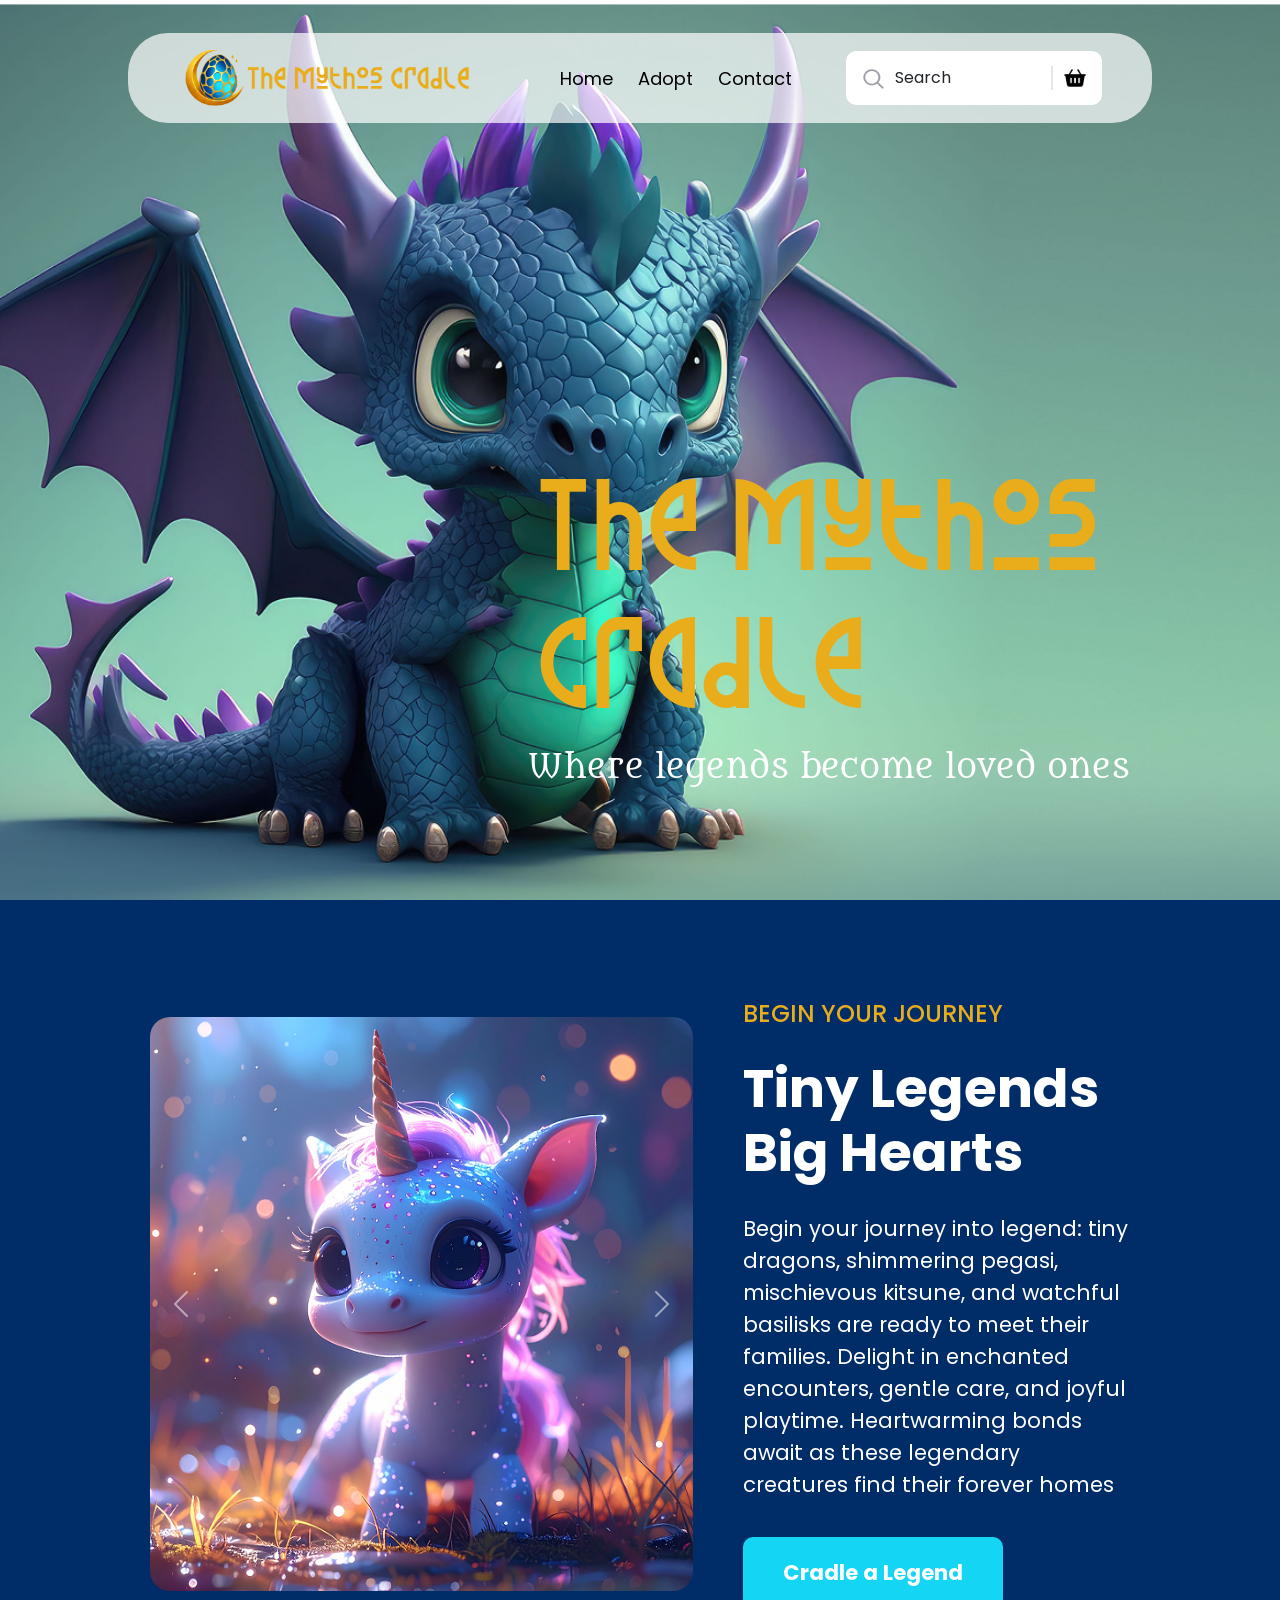
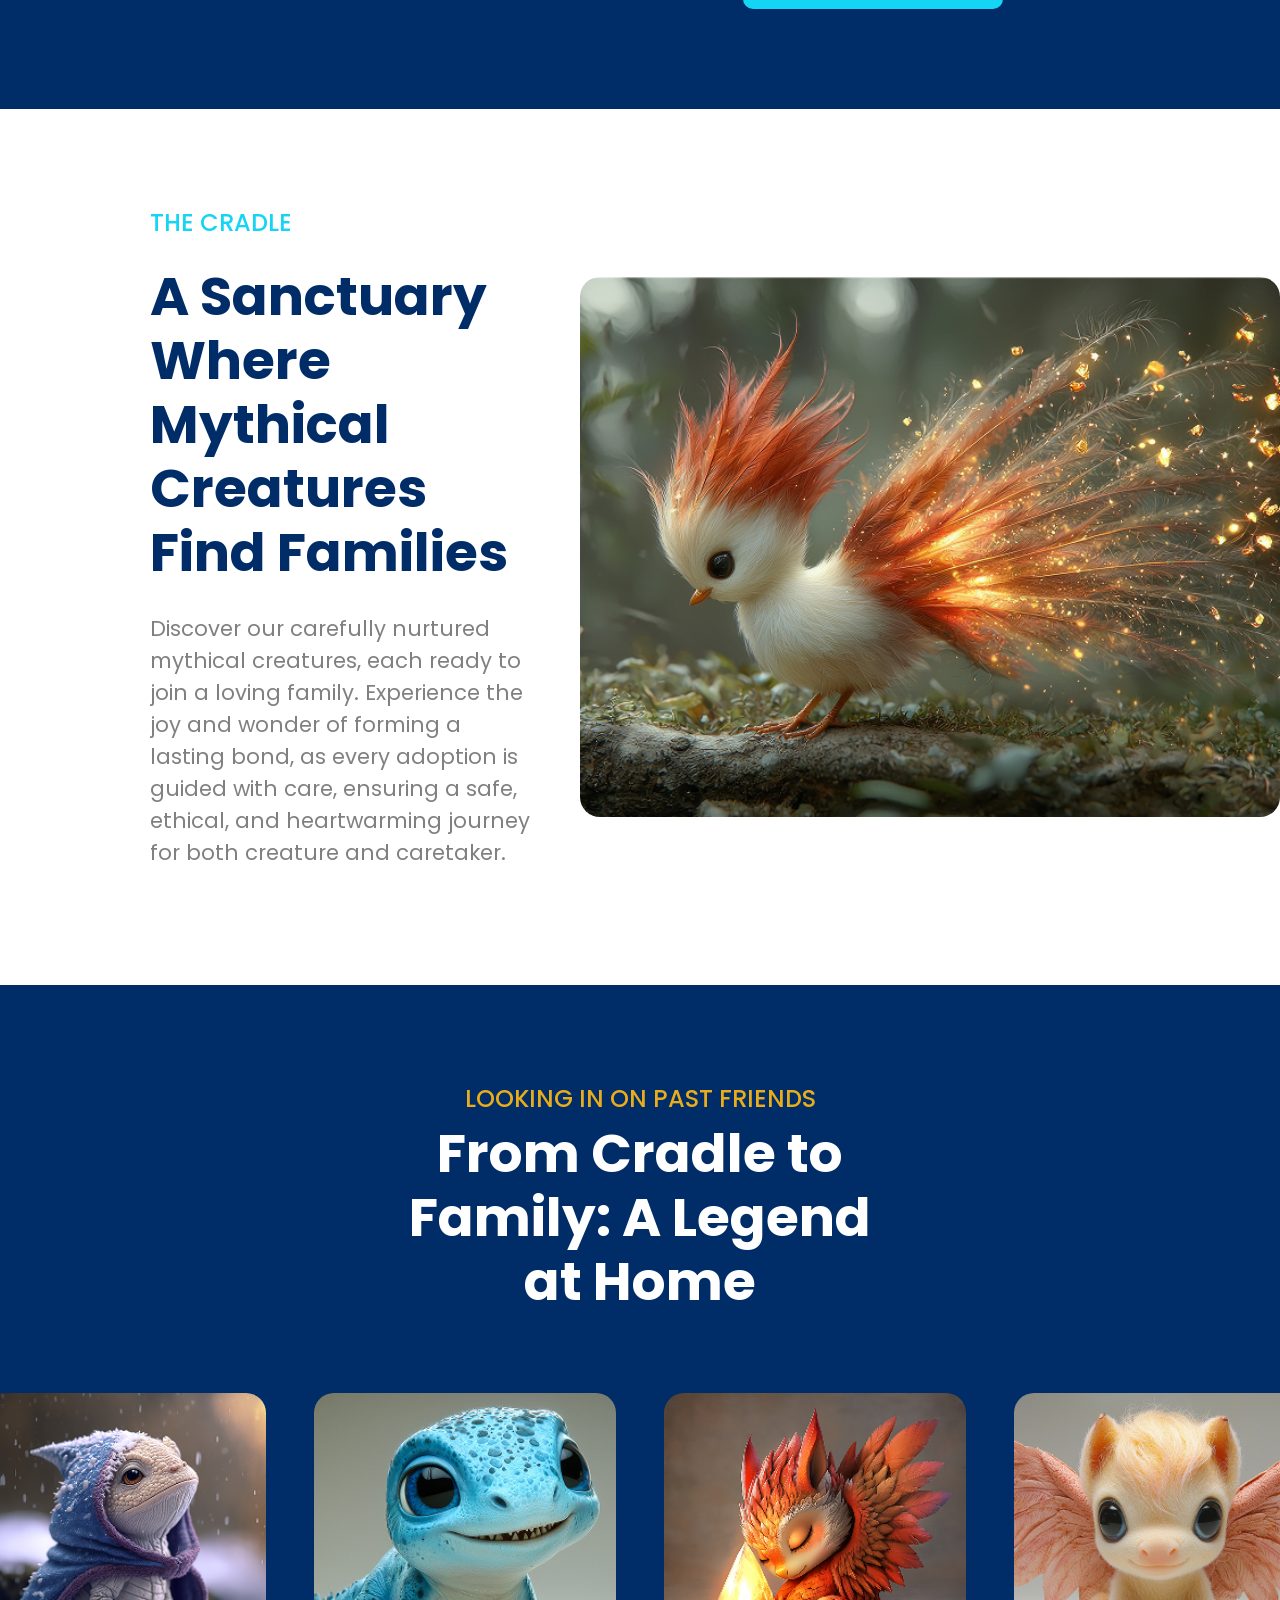
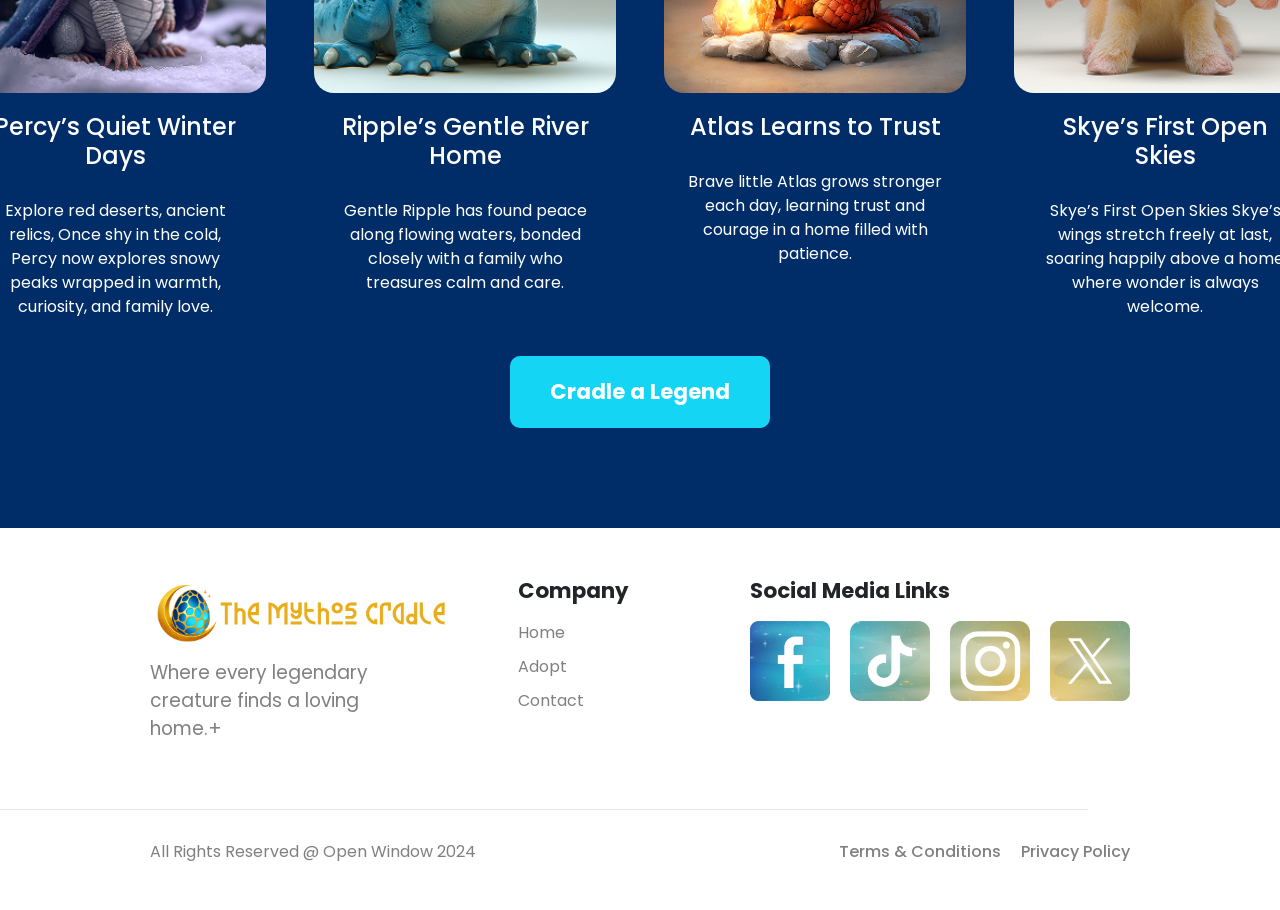
==== index.html @ c45fbe70 "Base website files and code added" ====
<!DOCTYPE html>
<html lang="en">
    <head>
        <meta charset="UTF-8">
        <meta name="viewport" content="width=device-width, initial-scale=1.0">
        <meta http-equiv="X-UA-Compatible" content="ie=edge">
        <meta name="keywords" content="HTML, CSS, JavaScript">
        <meta name="author" content="Kiara Addinall 262078">

        <link rel="preconnect" href="https://fonts.googleapis.com">
        <link rel="preconnect" href="https://fonts.gstatic.com" crossorigin>
        <link href="https://fonts.googleapis.com/css2?family=Bebas+Neue&family=Metamorphous&family=Poppins:ital,wght@0,100;0,200;0,300;0,400;0,500;0,600;0,700;0,800;0,900;1,100;1,200;1,300;1,400;1,500;1,600;1,700;1,800;1,900&display=swap" rel="stylesheet">

        <link href="https://cdn.jsdelivr.net/npm/bootstrap@5.3.8/dist/css/bootstrap.min.css" rel="stylesheet" integrity="sha384-sRIl4kxILFvY47J16cr9ZwB07vP4J8+LH7qKQnuqkuIAvNWLzeN8tE5YBujZqJLB" crossorigin="anonymous">

        <link rel="stylesheet" href="./css/main.css">

        <title>Mythos Cradle</title>

    </head>

    <body>

    <nav class="navbar">
        <div class="navContainer">
            
            <a href="index.html"><img src="/assets/Images/logo.png" alt="Mythos Cradle Logo " class="navLogo"></a>

            <ul class="navLinks">
                <li class="navItem">
                    <a class="nav-link active" aria-current="page" href="index.html">Home</a>
                </li>
                <li class="navItem">
                    <a class="nav-link" href="/pages/adopt.html">Adopt</a>
                </li>
                <li class="navItem">
                    <a class="nav-link" href="/pages/contact.html">Contact</a>
                 </li>
            </ul>

            <div class="searchBar">
                <img src="./assets/Images/searchIcon.png" alt="" class="icon" id="searchIcon">
                <p>Search</p>
                <img src="./assets/Images/basketIcon.png" alt="" class="icon" id="basketIcon">
            </div>

        </div>
    </nav>

    <section class="hero">
        <img src="./assets/Images/homeHeader.png" alt="" class="heroImage">

        <div class="heroText">
            <h1 class="heroHeading">
                The Mythos<br>
                Cradle
            </h1>
            <h3 class="heroSubHeading">Where legends become loved ones</h3>
        </div>
    </section>

    <section class="aboutSection">

        <div class="aboutImageContainer">
            <div id="carouselExampleFade" class="carousel slide carousel-fade">
        <div class="carousel-inner">
            <div class="carousel-item active">
            <img src="./assets/Images/imageSlider1.png" class="d-block w-100 aboutImage" alt="...">
            </div>
            <div class="carousel-item">
            <img src="./assets/Images/imageSlider1.png" class="d-block w-100 aboutImage" alt="...">
            </div>
            <div class="carousel-item">
            <img src="./assets/Images/imageSlider1.png" class="d-block w-100 aboutImage" alt="...">
            </div>
        </div>
        <button class="carousel-control-prev carousel-btn" type="button" data-bs-target="#carouselExampleFade" data-bs-slide="prev">
            <span class="carousel-control-prev-icon" aria-hidden="true"></span>
            <span class="visually-hidden">Previous</span>
        </button>
        <button class="carousel-control-next carousel-btn" type="button" data-bs-target="#carouselExampleFade" data-bs-slide="next">
            <span class="carousel-control-next-icon" aria-hidden="true"></span>
            <span class="visually-hidden">Next</span>
        </button>
        </div>
        <!-- <img src="./assets/Images/imageSlider1.png" alt="" class="aboutImage">
        <img src="./assets/Images/arrowIcon.png" alt="" id="leftArrow">
        <img src="./assets/Images/arrowIcon.png" alt="" id="rightArrow"> -->
    </div>
    <div class="aboutContent">
        <h3 class="aboutTag">BEGIN YOUR JOURNEY</h3>
        <h1 class="aboutHeading">Tiny Legends Big Hearts</h1>
        <p class="aboutText">Begin your journey into legend: tiny dragons, shimmering pegasi, mischievous kitsune, and watchful basilisks are ready to meet their families. Delight in enchanted encounters, gentle care, and joyful playtime. Heartwarming bonds await as these legendary creatures find their forever homes</p>
        <a href="./pages/adopt.html"><button>Cradle a Legend</button></a>
    </div>
    </section>

    <section class="aboutSection secondary">

    <div class="aboutContent">
        <h3 class="aboutTag secondary">THE CRADLE</h3>
        <h1 class="aboutHeading secondary">A Sanctuary Where Mythical Creatures Find Families</h1>
        <p class="aboutText secondary">Discover our carefully nurtured mythical creatures, each ready to join a loving family. Experience the joy and wonder of forming a lasting bond, as every adoption is guided with care, ensuring a safe, ethical, and heartwarming journey for both creature and caretaker.</p>
    </div>

    <div class="aboutImageContainer">
        <img src="./assets/Images/homeImg1.png" alt="" class="aboutImage secondary">
    </div>
    </section>

    <section class="success">
        <div class="successHeadings">
        <h3>LOOKING IN ON PAST FRIENDS</h3>
        <h1>From Cradle to Family: A Legend at Home</h1>
        </div>
        <div class="cards">
            <div class="card">
                <img src="./assets/Images/successImg1.png" alt="">
                <h2>Percy’s Quiet Winter Days</h2>
                <p>Explore red deserts, ancient relics, Once shy in the cold, Percy now explores snowy peaks wrapped in warmth, curiosity, and family love.</p>
            </div>
            <div class="card">
                <img src="./assets/Images/successImg2.png" alt="">
                <h2>Ripple’s Gentle River Home</h2>
                <p>Gentle Ripple has found peace along flowing waters, bonded closely with a family who treasures calm and care.</p>
            </div>
            <div class="card">
                <img src="./assets/Images/successImg3.png" alt="">
                <h2>Atlas Learns to Trust</h2>
                <p>Brave little Atlas grows stronger each day, learning trust and courage in a home filled with patience.</p>
            </div>
            <div class="card">
                <img src="./assets/Images/successImg4.png" alt="">
                <h2>Skye’s First Open Skies</h2>
                <p>Skye’s First Open Skies Skye’s wings stretch freely at last, soaring happily above a home where wonder is always welcome.</p>
            </div>
        </div>

        <a href="./pages/adopt.html"><button>Cradle a Legend</button></a>
    </section>

    <footer>
        <div class="footerContainer">
            <div class="footer-col-1">
                <img src="./assets/Images/logo.png" alt="">
                <p>Where every legendary creature finds a loving home.+</p>
            </div>
            <div class="footer-col-2">
                <h3>Company</h3>
                <a href="index.html">Home</a>
                <a href="/pages/adopt.html">Adopt</a>
                <a href="/pages/contact.html">Contact</a>
            </div>
            <div class="footer-col-3">
                <h3>Social Media Links</h3>
                <div class="smIcons">
                    <img src="./assets/Images/sm1.png" alt="">
                    <img src="./assets/Images/sm2.png" alt="">
                    <img src="./assets/Images/sm3.png" alt="">
                    <img src="./assets/Images/sm4.png" alt="">
                </div>
            </div>
        </div>

        <div class="footerLine"></div>

        <div class="footerBottom">
            <div class="footerBottomL">
                <p>All Rights Reserved @ Open Window 2024</p>
            </div>
            <div class="footerBottomR">
                <p>Terms & Conditions</p>
                <p>Privacy Policy</p>
            </div>
        </div>
    </footer>

        <script src="https://cdn.jsdelivr.net/npm/bootstrap@5.3.8/dist/js/bootstrap.bundle.min.js" integrity="sha384-FKyoEForCGlyvwx9Hj09JcYn3nv7wiPVlz7YYwJrWVcXK/BmnVDxM+D2scQbITxI" crossorigin="anonymous"></script>
    </body>
</html>
---- css/main.css ----
/* Colours: #002d68 #e9ad1c #15d5f5 #000000 #ffffff */

:root {
  --dark-blue: #002d68;
  --gold: #e9ad1c;
  --light-blue: #15d5f5;
  --black: #000000;
  --white: #ffffff;
}


/* Mythology of Egypt
page headings - 96 pt */

/* Metamorphous
Heading - 40pt
Tagline - 24pt */

/* Poppins
Headings - Bold 40pt
Sub Heading - Semi-bold 18pt
Paragraphs - Regular 16pt */

@font-face {
    font-family: "egyptian";
    src: url("../assets/fonts/Mythology\ Of\ Egypt.otf") format("truetype");
}

button {
    background-color: var(--light-blue);
    color: var(--white);
    border-radius: 10px;
    padding: 20px 40px;
    font-family: "Poppins", sans-serif;
    font-weight: bold;
    font-size: 16pt;
    border: none;
    cursor: pointer;
    width: max-content;
}

.carousel-btn {
    border-radius: 10px;
    padding: 0px 15px;
    font-size: 16pt;
    border: none;
    cursor: pointer;
    width: max-content;
}

.carousel-btn:hover {
    background-color: transparent;
}

button:hover {
    background-color: var(--gold);
}

.navbar {
    position: fixed;
    top: 25px;
    width: 100%;
    z-index: 1000;
    justify-content: center;
}

.navContainer {
    display: flex;
    flex-direction: row;
    justify-content: space-between;
    align-items: center;
    padding: 10px 20px;
    background-color: rgba(255, 255, 255, 0.7);
    font-family: "Poppins", sans-serif;
    font-size: 18pt;
    width: 80%;
    border-radius: 40px;
    padding: 10px 50px;
}

.navLogo {
    height: 70px;
}

.navLinks {
    display: flex;
    flex-direction: row;
    align-items: center;
    gap: 25px;
    margin: 0;
}

.navItem {
    text-decoration: none;
    color: var(--black);
    font-size: 18px;
    list-style: none;
}

.navItem:hover {
    color: var(--light-blue);
}

.icon {
    width: 24px;
    height: 24px;
}

.searchBar {
    display: flex;
    align-items: center;
    gap: 10px;
    background-color: var(--white);
    border-radius: 10px;
    padding: 10px 20px;
    justify-content: center;
    padding: 15px;
}

.searchBar p {
    margin: 0;
    padding-right: 100px;
    font-size: 16px;
    border-right: 2px solid rgba(0, 0, 0, 0.1);
}

.heroImage {
    width: 100%;
    height: 100vh;
    object-fit: cover;
    position: relative;
}

.heroText {
    position: absolute;
    top: 50%;
    right: 0;
    width: auto;
    margin: 15px 150px 0 0;
    padding: 0;
    text-align: left;
}

.heroHeading {
    color: var(--gold);
    font-family: "egyptian", serif;
    font-size: 86pt;
}

.heroSubHeading {
    color: var(--white);
    font-family: "metamorphous", serif;
    font-size: 24pt;
}

.aboutSection {
    display: flex;
    flex-direction: row;
    justify-content: center;
    align-items: center;
    gap: 50px;
    padding: 100px 150px;
    background-color: var(--dark-blue);
    color: var(--white);
    font-family: "Poppins", sans-serif;
}

.aboutSection.secondary {
    background-color: var(--white);
}

.aboutImageContainer {
    position: relative;
    display: flex;
    width: 550px;
    object-fit: cover;
}

.aboutImage {
    width: 100%;
    border-radius: 20px;
    object-fit: cover;
}

.aboutImage.secondary {
    width: auto;
    height: 60vh;
}

#leftArrow, #rightArrow {
    position: absolute;
    top: 50%;
    border-radius: 50%;
    height: 60px;
    width: auto;
    cursor: pointer;
    z-index: 10;
    margin: 10px;
}

#leftArrow {
    left: 0;
    rotate: 90deg;

}

#rightArrow {
    right: 0;
    rotate: -90deg;
}

.aboutContent {
    width: 40%;
    display: flex;
    flex-direction: column;
    gap: 20px;
}

.aboutTag {
    font-family: "Poppins", sans-serif;
    font-size: 18pt;
    color: var(--gold);
}

.aboutTag.secondary {
    color: var(--light-blue);
}

.aboutHeading {
    font-family: "Poppins", sans-serif;
    font-size: 40pt;
    font-weight: bold;
    color: var(--white);
}

.aboutHeading.secondary {
    color: var(--dark-blue);
}

.aboutText {
    font-family: "Poppins", sans-serif;
    font-size: 16pt;
    color: var(--white);
}

.aboutText.secondary {
    color: grey;
} 

.success {
    background-color: var(--dark-blue);
    color: var(--white);
    display: flex;
    flex-direction: column;
    justify-content: center;
    align-items: center;
    padding: 100px 150px;
    font-family: "Poppins", sans-serif;
}

.successHeadings {
    display: flex;
    flex-direction: column;
    justify-content: center;
    align-items: center;
    width: 100%;
    margin-bottom: 50px;
}

.success h3 {
    font-family: "Poppins", sans-serif;
    font-size: 18pt;
    color: var(--gold);
}

.success h1 {
    font-family: "Poppins", sans-serif;
    font-size: 40pt;
    font-weight: bold;
    color: var(--white);
    text-align: center;
    width: 50%;
}

.cards {
    display: flex;
    flex-direction: row;
    justify-content: center;
    gap: 50px;
    margin: 0;
}

.card {
    background-color: var(--dark-blue);
    color: var(--white);
    border-radius: 20px;
    padding: 20px;
    width: 300px;
    display: flex;
    flex-direction: column;
    align-items: center;
    gap: 20px;
    margin: 0;
    border-color: var(--dark-blue);
}

.card img {
    width: auto;
    height: 300px;
    border-radius: 20px;
}

.card h2 {
    font-family: "Poppins", sans-serif;
    font-size: 18pt;
    color: var(--white);
    text-align: center;
}

.card p {
    font-family: "Poppins", sans-serif;
    font-size: 12pt;
    color: var(--white);
    text-align: center;
}

.footer {
    background-color: var(--white);
    color: var(--black);
    display: flex;
    font-family: "Poppins", sans-serif;
    width: 100%;
}
.footerContainer {
    display: flex;
    flex-direction: row;
    justify-content: space-between;
    align-items: flex-start;
    padding: 50px 150px;
    width: 100%;
    font-family: "Poppins", sans-serif;
}

.footer-col-1, .footer-col-2, .footer-col-3 {
    display: flex;
    flex-direction: column;
    gap: 10px;
}

.footer-col-1 p, .footer-col-2 li {
    font-size: 14pt;
    color: grey;
    font-family: "Poppins", sans-serif;
}

.footer-col-1 h3, .footer-col-2 h3, .footer-col-3 h3 {
    font-size: 16pt;
    font-weight: bold;
}

.footer-col-1{
    width: 25%;
}

.footer-col-1 img {
    width: 300px;
    height: auto;
}

.footer-col-2 a {
    text-decoration: none;
    color: grey;
}

.footer-col-2 a:hover {
    color: var(--light-blue);
}

.smIcons {
    display: flex;
    flex-direction: row;
    gap: 20px;
}

.smIcons img {
    width: 80px;
    height: 80px;
}

.footer-col-2 ul, .footer-col-3 ul {
    list-style: none;
}

.footerBottom {
    display: flex;
    flex-direction: row;
    justify-content: space-between;
    background-color: var(--white);
    color: grey;
    text-align: left;
    padding: 30px 150px;
    font-family: "Poppins", sans-serif;
    font-size: 12pt;
}

.footerBottomL {
    display: flex;
    flex-direction: flex-start;
}

.footerBottomR {
    display: flex;
    flex-direction: flex-end;
    gap: 20px;
    font-weight: 500;
}

.footerLine {
    display: flex;
    justify-self: center;
    align-self: center;
    width: 85%;
    height: 1px;
    background-color: rgba(0, 0, 0, 0.1);
}

.header {
    position: relative;
    text-align: center;
    color: var(--white);
    margin: 0;
}

.header img {
    width: 100%;
    height: 50vh;
    object-fit: cover;
}

.header h1 {
    position: absolute;
    top: 30%;
    left: 50%;
    transform: translate(-50%, 50%);
    font-family: "egyptian", serif;
    font-size: 96pt;
    width: 100%;
}

.contactContainer {
    display: flex;
    flex-direction: row;
    justify-content: center;
    gap: 80px;
    padding: 100px 150px;
    margin: 0;
}

.contactInfo h1 {
    font-family: "Poppins", sans-serif;
    font-size: 40pt;
    font-weight: bold;
    color: var(--dark-blue);
}

.contactInfo {
    width: 40%;
    display: flex;
    flex-direction: column;
    gap: 80px;
}

.contactInfo h3 {
    font-family: "Poppins", sans-serif;
    font-size: 18pt;
    color: var(--light-blue);
}

.contactFormContainer {
    position: relative;
    display: flex;
    justify-content: center;
    align-items: center;
    width: 40%;
    margin: 0;
}

.contactFormContainer img {
    width: 100%;
    height: 100%;
    object-fit: cover;
    border-radius: 20px;
}

.contactForm {
    position: absolute;
    display: flex;
    flex-direction: column;
    gap: 20px;
    padding: 0px 40px;
    color: var(--white);
    width: 100%;
}

.contactForm h1 {
    font-family: "Poppins", sans-serif;
    font-size: 40pt;
    font-weight: bold;
}

.contactForm label {
    font-family: "Poppins", sans-serif;
    font-size: 16pt;
}

.contactForm .formGroup {
    display: flex;
    flex-direction: column;
    gap: 10px;
}

.formGroup {
    margin-bottom: 20px;
}

.contactForm input, .contactForm textarea {
    border: 1px solid grey;
    border-radius: 10px;
    padding: 20px;
    color: var(--black);
    font-family: "Poppins", sans-serif;
    font-size: 14pt;
}

.adoptDescription {
    display: flex;
    flex-direction: column;
    justify-content: center;
    align-items: center;
    gap: 20px;
    padding: 100px 150px;
    background-color: var(--dark-blue);
    color: var(--white);
    font-family: "Poppins", sans-serif;
}

.adoptDescription h1 {
    font-family: "metamorphous", serif;
    font-size: 40pt;
    color: var(--gold);
    text-align: center;
    width: 100%;
}

.adoptDescription p {
    font-family: "Poppins", sans-serif;
    font-size: 16pt;
    color: var(--white);
    text-align: center;
    width: 100%;
}

.filterContainer {
    display: flex;
    flex-direction: row;
    justify-content: center;
    align-items: center;
    gap: 50px;
    padding: 20px 0;
    background-color: var(--gold);
    color: var(--white);
    font-family: "Poppins", sans-serif;
    width: 100%;
    margin: 0;
}

.filterGroup {
    display: flex;
    flex-direction: row;
    justify-content: center;
    align-items: center;
    gap: 20px;
    width: 100%;
    margin: 0;
    color: var(--white);
}

.filterItem {
    display: flex;
    flex-direction: row;
    align-items: center;
    gap: 10px;
}

.filterItem h2 {
    font-size: 16pt;
}

.filterItem img {
    width: 24px;
    height: 24px;
    display: flex;
}

.filterOption {
    background-color: rgba(255, 255, 255, 0.6);
    color: var(--dark-blue);
    padding: 10px 20px;
    border-radius: 10px;
    cursor: pointer;
    padding: 20px;
}

.filterNumber {
    width: 50px;
}

.filterType {
    width: 200px;
}

.adoptSection {
    display: flex;
    flex-direction: row;
    justify-content: center;
    gap: 50px;
    padding: 100px 150px;
    background-color: var(--white);
    color: var(--black);
    font-family: "Poppins", sans-serif;

}
.adoptSection.secondary {
    display: flex;
    flex-direction: row;
    justify-content: center;
    gap: 50px;
    padding: 100px 150px;
    background-color: var(--dark-blue);
    color: var(--white);
    font-family: "Poppins", sans-serif;
}

.adoptPrice.secondary {
    color: var(--light-blue);
}

.adoptRatingAndTag.secondary {
    color: lightgrey;
}

.adoptQuantity.secondary {
    background-color: var(--gold);
}

.adoptLine.secondary {
    background-color: rgba(255, 255, 255, 1);
}

.adoptInfo.secondary {
    color: lightgrey;
}

.adoptImageContainer img {
    width: auto;
    height: 80vh;
    border-radius: 20px;
}

.adoptContentContainer {
    display: flex;
    flex-direction: column;
    gap: 50px;
    position: relative;
}

.adoptContent {
    display: flex;
    flex-direction: column;
    gap: 15px;
}

.adoptContent h1 {
    font-family: "Poppins", sans-serif;
    font-size: 40pt;
    font-weight: bold;
}

.adoptContent p {
    font-size: 16pt;
}

.adoptPrice {
    display: flex;
    flex-direction: row;
    color: grey;
    gap: 50px;
}

.adoptPrice h2 {
    font-size: 18pt;
}

.discount {
    text-decoration: line-through;
}

.adoptRatingAndTag {
    display: flex;
    flex-direction: row;
    color: grey;
    gap: 20px;
}

.adoptRating {
    display: flex;
    flex-direction: row;
    gap: 10px;
    width: 160px;
}

.adoptRating img {
    width: 24px;
    height: 24px;
}

.adoptRatingAndTag h2 {
    font-size: 16pt;
    font-weight: normal;
}

.adoptTag h3 {
    font-size: 14pt;
    font-weight: normal;
}

.adoptQuantity {
    display: flex;
    flex-direction: row;
    justify-content: center;
    align-items: center;
    color: var(--white);
    width: max-content;
    background-color: var(--dark-blue);
    border-radius: 10px;
}

.adoptQuantity p {
    padding: 10px 20px;
    font-size: 16pt;
    font-weight: bold;
    transform: translateY(10px);
}

.adoptQuantity button {
    pointer-events: none;
}

.adoptQuantityLeft {
    background-color: transparent;
    padding: 20px;
}

.adoptQuantityRight {
    background-color: transparent;
    padding: 20px;
}

.adoptButtons {
    display: flex;
    flex-direction: row;
    gap: 20px;
    margin-top: 20px;
}

.adoptLine {
    display: flex;
    justify-self: flex-start;
    align-self: center;
    width: 100%;
    height: 2px;
    background-color: rgba(0, 0, 0, 0.2);
}

.adoptInfo {
    display: flex;
    flex-direction: column;
    color: grey;
    font-size: 16pt;
}

.adoptInfoGroup {
    display: flex;
    flex-direction: row;
    gap: 20px;
}

.adoptInfoLabel {
    width: 15%;
}

.viewCradle {
    position: fixed;
    bottom: 5%;
    right: 5%;
    background-color: var(--gold);
}

.viewCradle img {
    height: 28px;
    width: auto;
    padding-left: 20px;
    margin: 0;
}

.viewCradle:hover {
    background-color: var(--light-blue);
}
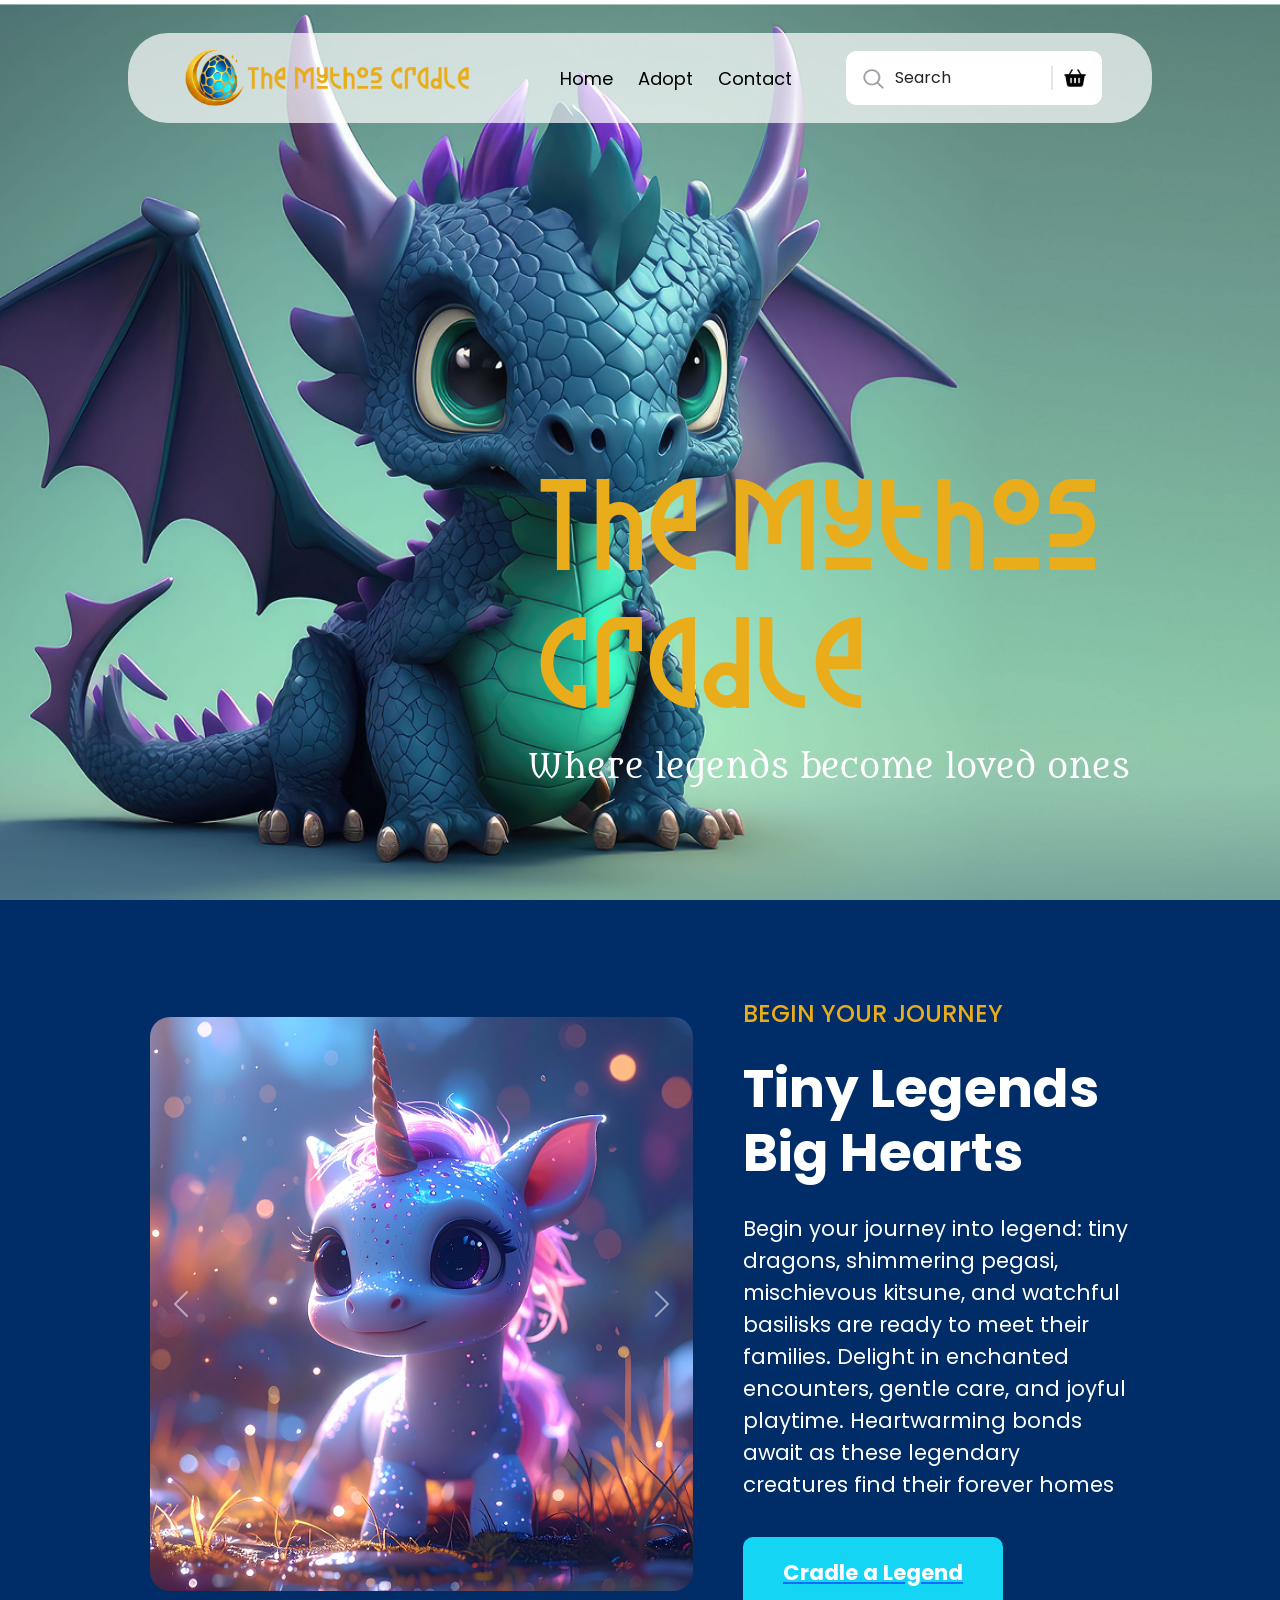
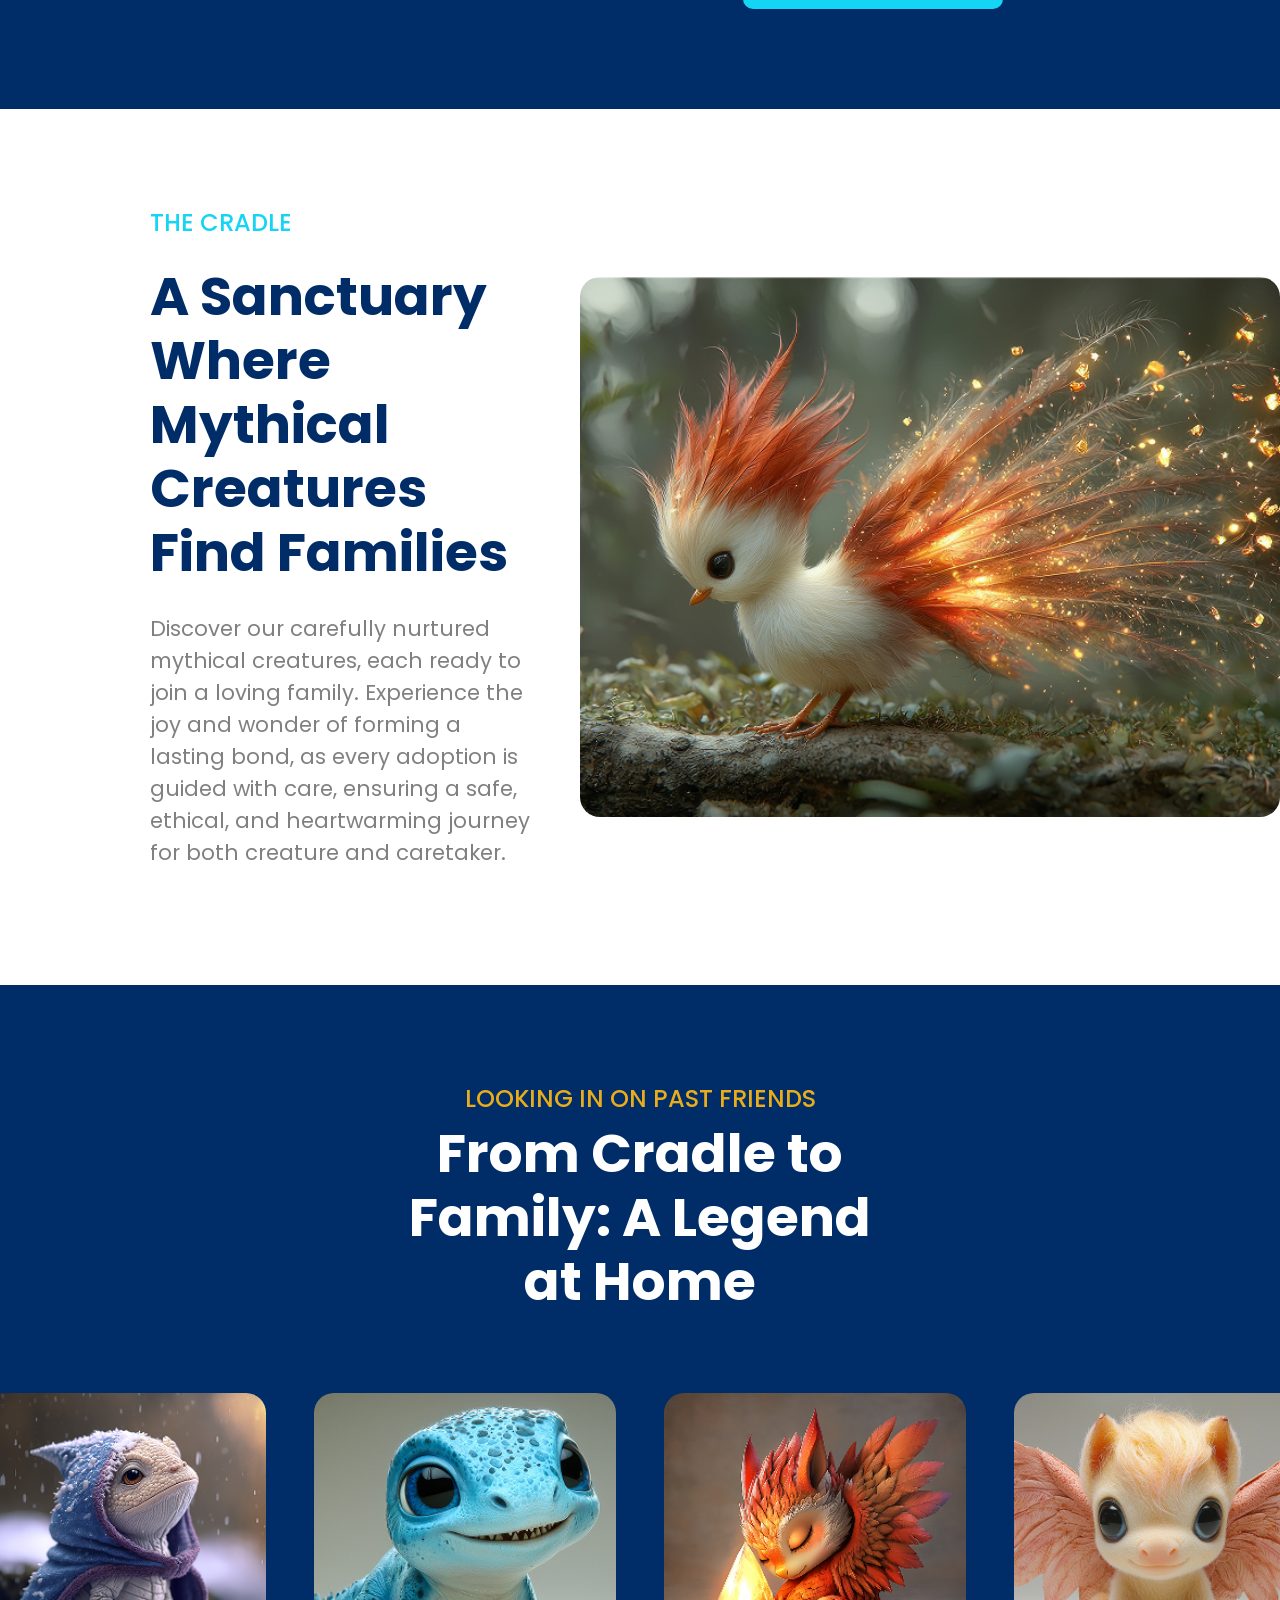
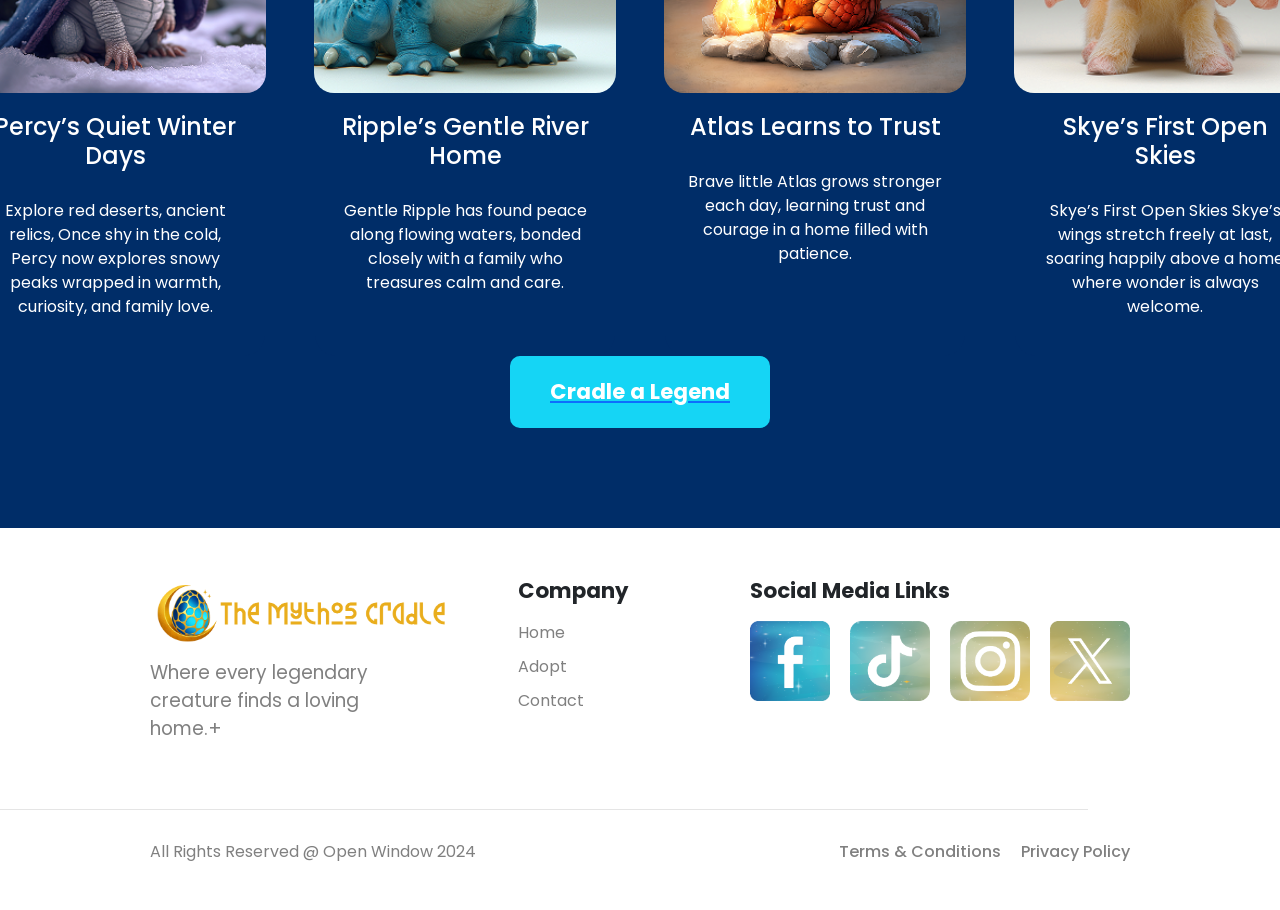
==== commit cdaece1b: "cart system completed just need to make the data reflect on the HTML" ====
--- a/index.html
+++ b/index.html
@@ -68,10 +68,7 @@
             <img src="./assets/Images/imageSlider1.png" class="d-block w-100 aboutImage" alt="...">
             </div>
             <div class="carousel-item">
-            <img src="./assets/Images/imageSlider1.png" class="d-block w-100 aboutImage" alt="...">
-            </div>
-            <div class="carousel-item">
-            <img src="./assets/Images/imageSlider1.png" class="d-block w-100 aboutImage" alt="...">
+            <img src="./assets/Images/homeImg1.png" class="d-block w-100 aboutImage" alt="...">
             </div>
         </div>
         <button class="carousel-control-prev carousel-btn" type="button" data-bs-target="#carouselExampleFade" data-bs-slide="prev">
@@ -83,9 +80,6 @@
             <span class="visually-hidden">Next</span>
         </button>
         </div>
-        <!-- <img src="./assets/Images/imageSlider1.png" alt="" class="aboutImage">
-        <img src="./assets/Images/arrowIcon.png" alt="" id="leftArrow">
-        <img src="./assets/Images/arrowIcon.png" alt="" id="rightArrow"> -->
     </div>
     <div class="aboutContent">
         <h3 class="aboutTag">BEGIN YOUR JOURNEY</h3>
@@ -154,10 +148,10 @@
             <div class="footer-col-3">
                 <h3>Social Media Links</h3>
                 <div class="smIcons">
-                    <img src="./assets/Images/sm1.png" alt="">
-                    <img src="./assets/Images/sm2.png" alt="">
-                    <img src="./assets/Images/sm3.png" alt="">
-                    <img src="./assets/Images/sm4.png" alt="">
+                    <a href=""><img src="./assets/Images/sm1.png" alt=""></a>
+                    <a href=""><img src="./assets/Images/sm2.png" alt=""></a>
+                    <a href=""><img src="./assets/Images/sm3.png" alt=""></a>
+                    <a href=""><img src="./assets/Images/sm4.png" alt=""></a>
                 </div>
             </div>
         </div>
@@ -174,7 +168,7 @@
             </div>
         </div>
     </footer>
-
+        <script src="./js/scripts.js"></script>
         <script src="https://cdn.jsdelivr.net/npm/bootstrap@5.3.8/dist/js/bootstrap.bundle.min.js" integrity="sha384-FKyoEForCGlyvwx9Hj09JcYn3nv7wiPVlz7YYwJrWVcXK/BmnVDxM+D2scQbITxI" crossorigin="anonymous"></script>
     </body>
 </html>
--- a/css/main.css
+++ b/css/main.css
@@ -37,6 +37,10 @@
     border: none;
     cursor: pointer;
     width: max-content;
+    display: flex;
+    flex-direction: row;
+    justify-content: center;
+    align-items: center;
 }
 
 .carousel-btn {
@@ -649,10 +653,6 @@
     color: lightgrey;
 }
 
-.adoptQuantity.secondary {
-    background-color: var(--gold);
-}
-
 .adoptLine.secondary {
     background-color: rgba(255, 255, 255, 1);
 }
@@ -741,8 +741,12 @@
     align-items: center;
     color: var(--white);
     width: max-content;
+    border-radius: 10px;
     background-color: var(--dark-blue);
-    border-radius: 10px;
+}
+
+.adoptQuantity.secondary {
+    background-color: var(--gold);
 }
 
 .adoptQuantity p {
@@ -753,17 +757,25 @@
 }
 
 .adoptQuantity button {
-    pointer-events: none;
-}
-
-.adoptQuantityLeft {
     background-color: transparent;
     padding: 20px;
-}
-
-.adoptQuantityRight {
-    background-color: transparent;
-    padding: 20px;
+    cursor: pointer;
+}
+
+.adoptQuantityLeft.secondary:hover {
+    background-color: var(--light-blue);
+}
+
+.adoptQuantityLeft:hover {
+    background-color: var(--gold);
+}
+
+.adoptQuantityRight:hover {
+    background-color: var(--gold);
+}
+
+.adoptQuantityRight.secondary:hover {
+    background-color: var(--light-blue);
 }
 
 .adoptButtons {
@@ -801,6 +813,7 @@
 
 .viewCradle {
     position: fixed;
+    width: 270px;
     bottom: 5%;
     right: 5%;
     background-color: var(--gold);
@@ -815,4 +828,183 @@
 
 .viewCradle:hover {
     background-color: var(--light-blue);
+}
+
+.cradleContainer {
+    position: fixed;
+    bottom: 20%;
+    right: 5%;
+    display: none;
+    flex-direction: column;
+    justify-content: center;
+    align-items: center;
+    gap: 10px;
+    background-color: var(--white);
+    padding: 10px 20px;
+    border-radius: 10px;
+    width: max-content;
+    padding: 20px;
+    border: 3px solid rgba(0, 0, 0, 0.2);
+}
+
+.cartHeading {
+    display: flex;
+    justify-content: center;
+    align-content: center;
+    flex-direction: row;
+    gap: 10px;
+    font-family: "Poppins", sans-serif;
+    font-weight: bold;
+    font-size: 16pt;
+    color: var(--black);
+}
+
+.cartHeading h1 {
+    font-size: 24pt;
+}
+
+.cartHeading img {
+    width: 35px;
+    height: 36px;
+}
+
+.cartTable {
+    display: flex;
+    flex-direction: column;
+    justify-content: center;
+    width: 100%;
+}
+
+.cartTableHeadings {
+    display: flex;
+    flex-direction: row;
+    justify-content: start;
+    font-family: "Poppins", sans-serif;
+    font-weight: semi-bold;
+    font-size: 10pt;
+    color: var(--dark-blue);
+    border-bottom: 2px solid rgba(0, 0, 0, 0.1);
+    width: 600px;
+}
+
+.cartTableHeadings p {
+    width: 100px;
+}
+
+.cartTableListContainer {
+    display: flex;
+    flex-direction: column;
+    font-size: 10pt;
+    color: grey;
+    width: 600px
+}
+
+.cartTableItem {
+    display: flex;
+    flex-direction: row;
+    justify-content: start;
+    align-items: center;
+    border-bottom: 2px solid rgba(0, 0, 0, 0.1);
+    padding-top: 10px;
+    padding-bottom: 10px;
+}
+
+.cartTableItem div {
+    width: 100px;
+}
+
+.bottomContainer {
+    display: flex;
+    flex-direction: row;
+    justify-content: space-between;
+    align-items: center;
+    padding-top: 15px;
+    width: 600px;
+}
+
+.totalContainer {
+    display: flex;
+    flex-direction: row;
+    justify-content: space-between;
+    align-items: center;
+    width: 100%;
+    width: 100%;
+    font-family: "Poppins", sans-serif;
+    font-weight: semi-bold;
+    font-size: 12pt;
+    color: var(--dark-blue);
+    width: 500px;
+}
+
+.total {
+    width: 100px;
+}
+
+.clearContainer {
+    display: flex;
+    justify-content: start;
+    align-items: center;
+    width: 100%;
+}
+
+.clear {
+    color: var(--white);
+    font-family: "Poppins", sans-serif;
+    font-weight: bold;
+    font-size: 10pt;
+    padding: 5px 10px;
+    border: none;
+    cursor: pointer;
+    background-color: rgb(230, 44, 44);
+}
+
+.clear:hover {
+    background-color: rgb(255, 0, 0);
+}
+
+.cartTableControls {
+    display: flex;
+    flex-direction: row;
+    align-items: center;
+    gap: 10px;
+}
+
+.minusItem, .plusItem, .removeItem {
+    color: var(--white);
+    font-family: "Poppins", sans-serif;
+    font-weight: bold;
+    font-size: 10pt;
+    border-radius: 30%;
+    padding: 5px 10px;
+    border: none;
+    cursor: pointer;
+    background-color: var(--dark-blue);
+}
+
+.minusItem:hover, .plusItem:hover {
+    background-color: var(--light-blue);
+}
+
+.removeItem {
+    background-color: rgb(230, 44, 44);
+}
+
+.removeItem:hover {
+    background-color: rgb(255, 0, 0);
+}
+
+
+.notificationContainer {
+    visibility: hidden;
+    position: fixed;
+    top: 25%;
+    left: 50%;
+    transform: translate(-50%, -50%);
+    background-color: var(--gold);
+    color: var(--white);
+    padding: 15px 30px;
+    border-radius: 40px;
+    display: flex;
+    font-family: "Poppins", sans-serif;
+    font-size: 12pt;
 }
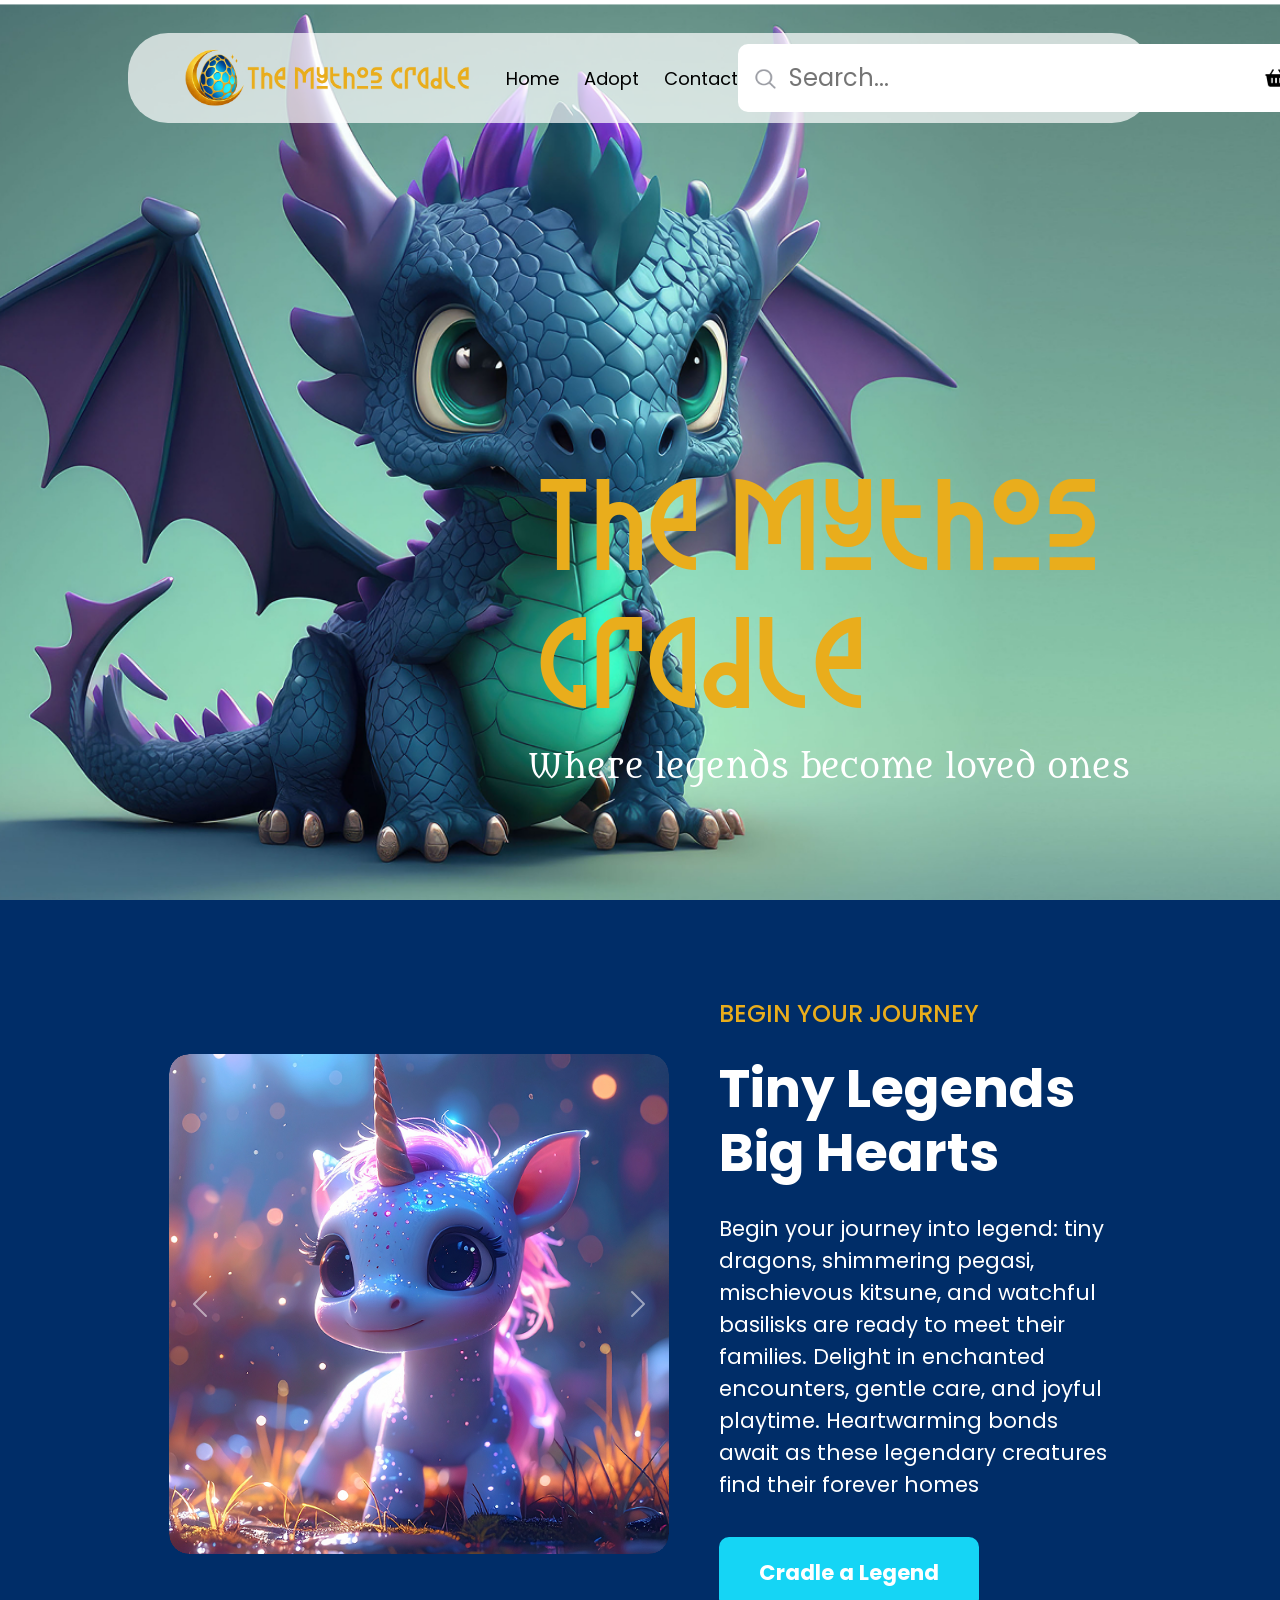
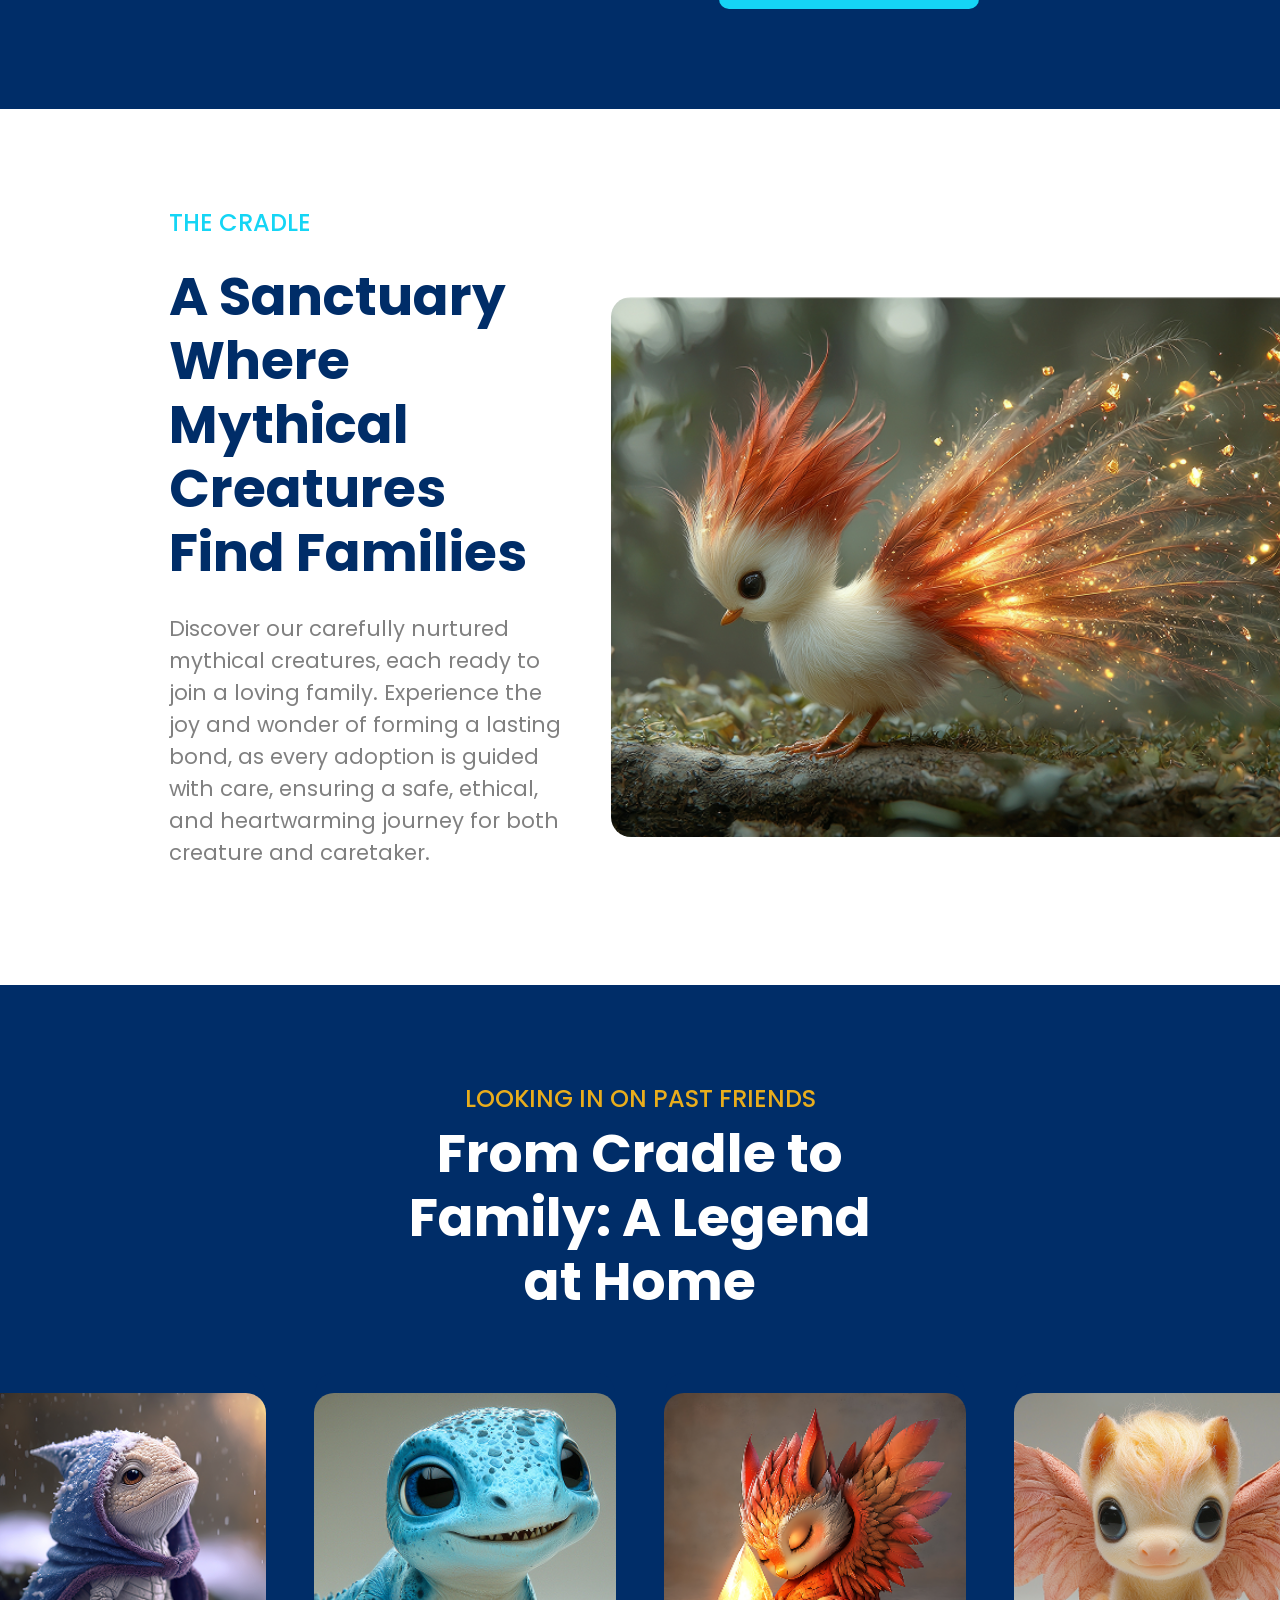
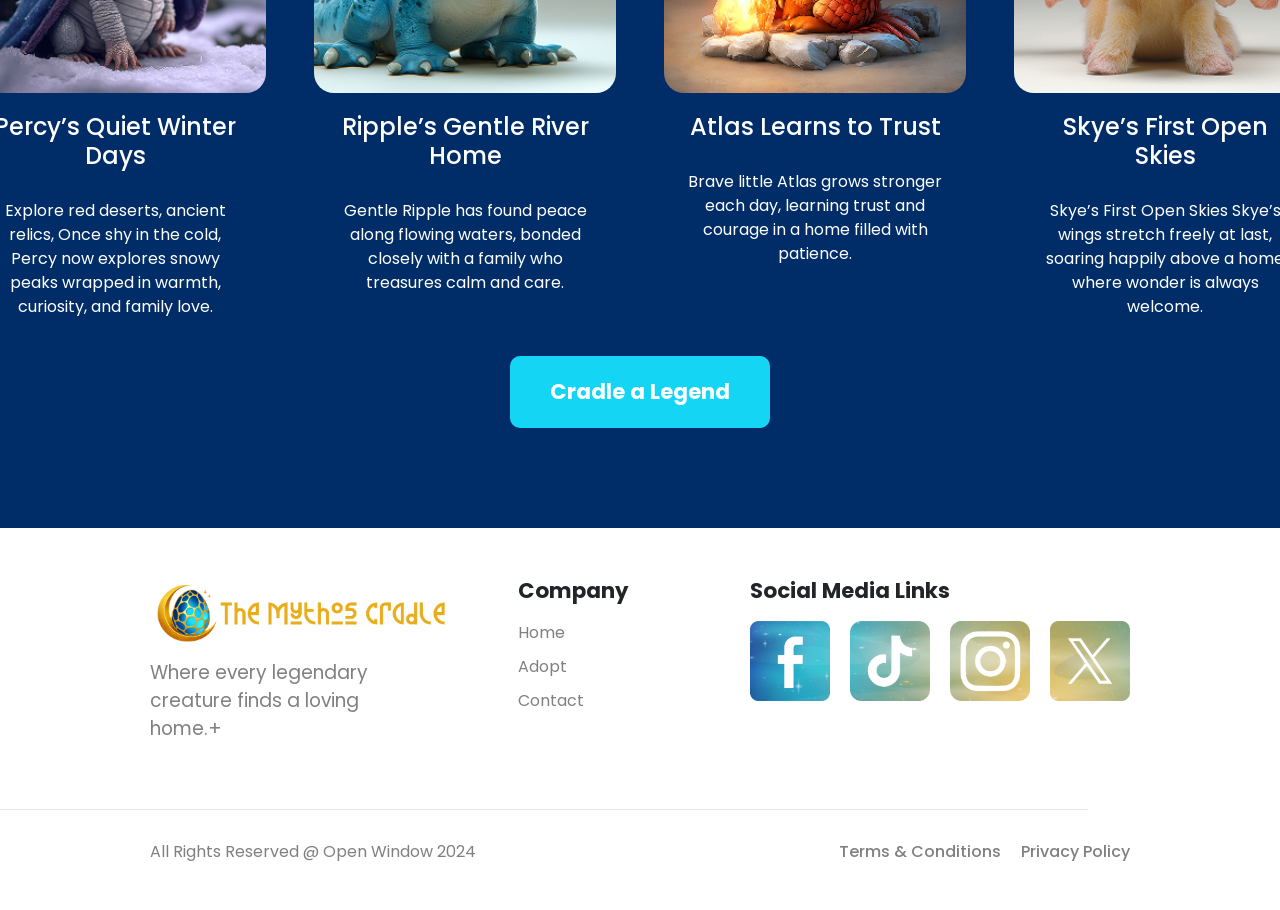
==== commit da4ac498: "made search bar semi functional and some final touches" ====
--- a/index.html
+++ b/index.html
@@ -40,7 +40,7 @@
 
             <div class="searchBar">
                 <img src="./assets/Images/searchIcon.png" alt="" class="icon" id="searchIcon">
-                <p>Search</p>
+                <input class="searchInput" type="text" placeholder="Search..."></input>
                 <img src="./assets/Images/basketIcon.png" alt="" class="icon" id="basketIcon">
             </div>
 
--- a/css/main.css
+++ b/css/main.css
@@ -24,6 +24,10 @@
 @font-face {
     font-family: "egyptian";
     src: url("../assets/fonts/Mythology\ Of\ Egypt.otf") format("truetype");
+}
+
+a {
+    text-decoration: none;
 }
 
 button {
@@ -176,14 +180,28 @@
 .aboutImageContainer {
     position: relative;
     display: flex;
-    width: 550px;
+    width: 500px;
+    height: 500px;
+}
+
+#carouselExampleFade, .carousel-inner, .carousel-item {
+    width: 500px;
+    height: 500px;
+    overflow: hidden;
+    border-radius: 20px;
+}
+
+/* #carouselExampleFade, .carousel-inner, .carousel-item {
+    width: 500px;
+    height: 500px;
+} */
+
+
+.aboutImage {
+    width: 500px;
+    height: 500px;
     object-fit: cover;
-}
-
-.aboutImage {
-    width: 100%;
     border-radius: 20px;
-    object-fit: cover;
 }
 
 .aboutImage.secondary {
@@ -813,7 +831,7 @@
 
 .viewCradle {
     position: fixed;
-    width: 270px;
+    width: auto;
     bottom: 5%;
     right: 5%;
     background-color: var(--gold);
@@ -832,19 +850,21 @@
 
 .cradleContainer {
     position: fixed;
-    bottom: 20%;
-    right: 5%;
+    top: 2%;
+    bottom: 2%;
+    right: 2%;
+    left: 2%;
     display: none;
     flex-direction: column;
-    justify-content: center;
+    justify-content: start;
     align-items: center;
     gap: 10px;
     background-color: var(--white);
-    padding: 10px 20px;
     border-radius: 10px;
-    width: max-content;
-    padding: 20px;
+    width: auto;
+    padding: 45px 0px;
     border: 3px solid rgba(0, 0, 0, 0.2);
+    z-index: 1000;
 }
 
 .cartHeading {
@@ -855,24 +875,25 @@
     gap: 10px;
     font-family: "Poppins", sans-serif;
     font-weight: bold;
-    font-size: 16pt;
     color: var(--black);
+    margin-bottom: 20px;
 }
 
 .cartHeading h1 {
-    font-size: 24pt;
+    font-size: 30pt;
 }
 
 .cartHeading img {
-    width: 35px;
-    height: 36px;
+    width: 45px;
+    height: 45px;
 }
 
 .cartTable {
     display: flex;
     flex-direction: column;
-    justify-content: center;
-    width: 100%;
+    justify-content: flex-start;
+    width: auto;
+    height: 100%;
 }
 
 .cartTableHeadings {
@@ -880,23 +901,23 @@
     flex-direction: row;
     justify-content: start;
     font-family: "Poppins", sans-serif;
-    font-weight: semi-bold;
-    font-size: 10pt;
+    font-weight: bold;
+    font-size: 18pt;
     color: var(--dark-blue);
-    border-bottom: 2px solid rgba(0, 0, 0, 0.1);
-    width: 600px;
+    border-bottom: 2px solid rgba(0, 0, 0, 0.2);
+    width: 100%;
 }
 
 .cartTableHeadings p {
-    width: 100px;
+    width: 200px;
 }
 
 .cartTableListContainer {
     display: flex;
     flex-direction: column;
-    font-size: 10pt;
     color: grey;
-    width: 600px
+    width: 100%;
+    height: 100%;
 }
 
 .cartTableItem {
@@ -904,55 +925,57 @@
     flex-direction: row;
     justify-content: start;
     align-items: center;
-    border-bottom: 2px solid rgba(0, 0, 0, 0.1);
+    font-size: 12pt;
+    border-bottom: 2px solid rgba(0, 0, 0, 0.2);
     padding-top: 10px;
     padding-bottom: 10px;
 }
 
 .cartTableItem div {
-    width: 100px;
+    width: 200px;
 }
 
 .bottomContainer {
     display: flex;
     flex-direction: row;
+    align-items: center;
+    padding-top: 15px;
+    padding-bottom: 15px;
+    width: auto;
+    gap: 5px;
+    border-bottom: 2px solid rgba(0, 0, 0, 0.2);
+    font-weight: bold;
+}
+
+.totalContainer {
+    display: flex;
+    flex-direction: row;
     justify-content: space-between;
     align-items: center;
-    padding-top: 15px;
-    width: 600px;
-}
-
-.totalContainer {
-    display: flex;
-    flex-direction: row;
-    justify-content: space-between;
-    align-items: center;
-    width: 100%;
-    width: 100%;
+    width: 1000px;
     font-family: "Poppins", sans-serif;
     font-weight: semi-bold;
+    font-size: 20pt;
+    color: var(--dark-blue);
+}
+
+.total {
+    width: 200px;
+}
+
+.clearContainer {
+    display: flex;
+    justify-content: center;
+    align-items: center;
+    width: auto;
+}
+
+.clear {
+    color: var(--white);
+    font-family: "Poppins", sans-serif;
+    font-weight: bold;
     font-size: 12pt;
-    color: var(--dark-blue);
-    width: 500px;
-}
-
-.total {
-    width: 100px;
-}
-
-.clearContainer {
-    display: flex;
-    justify-content: start;
-    align-items: center;
-    width: 100%;
-}
-
-.clear {
-    color: var(--white);
-    font-family: "Poppins", sans-serif;
-    font-weight: bold;
-    font-size: 10pt;
-    padding: 5px 10px;
+    padding: 7px 12px;
     border: none;
     cursor: pointer;
     background-color: rgb(230, 44, 44);
@@ -962,11 +985,57 @@
     background-color: rgb(255, 0, 0);
 }
 
+.finish {
+    color: var(--white);
+    font-family: "Poppins", sans-serif;
+    font-weight: bold;
+    border: none;
+    cursor: pointer;
+    background-color: var(--gold);
+    font-size: 15pt;
+}
+
+.finish:hover {
+    background-color: var(--light-blue);
+}
+
+.leaveCradle {
+    position: flex;
+    width: auto;
+    background-color: var(--dark-blue);
+    z-index: 1001;
+    font-size: 15pt;
+}
+
+.leaveCradle img {
+    height: 28px;
+    width: auto;
+    padding-left: 20px;
+    margin: 0;
+}
+
+.leaveCradle:hover {
+    background-color: var(--light-blue);
+}
+
+
+.finishBox {
+    display: flex;
+    flex-direction: row;
+    justify-content: space-between;
+    align-items: center;
+    width: 1200px;
+}
+
+.finishBox a {
+    text-decoration: none;
+}
+
 .cartTableControls {
     display: flex;
     flex-direction: row;
     align-items: center;
-    gap: 10px;
+    gap: 5px;
 }
 
 .minusItem, .plusItem, .removeItem {
@@ -1007,4 +1076,52 @@
     display: flex;
     font-family: "Poppins", sans-serif;
     font-size: 12pt;
-}+}
+
+.creatureQuantity {
+    padding-left: 10px;
+}
+
+.empty {
+    display: flex;
+    justify-content: center;
+    align-self: center;
+    font-family: "Poppins", sans-serif;
+    font-size: 24pt;
+    padding-top: 30px;
+    padding-bottom: 10px;
+    color: rgba(0, 0, 0, 0.2);
+}
+
+.message {
+    display: none;
+    flex-direction: column;
+    justify-content: center;
+    align-self: flex-end;
+    font-family: "Poppins", sans-serif;
+    font-size: 22pt;
+    width: 400px;
+    height: max-content;
+    gap: 10px;
+    border: var(--light-blue) 2px solid;
+    padding: 20px;
+    border-radius: 40px;
+}
+
+.name {
+    font-weight: bold;
+}
+
+.line2 {
+    color: grey;
+    font-size: 14pt;
+}
+
+.line1 {
+    color: var(--dark-blue);
+}
+
+.searchInput {
+    border: none;
+    outline: none;
+}
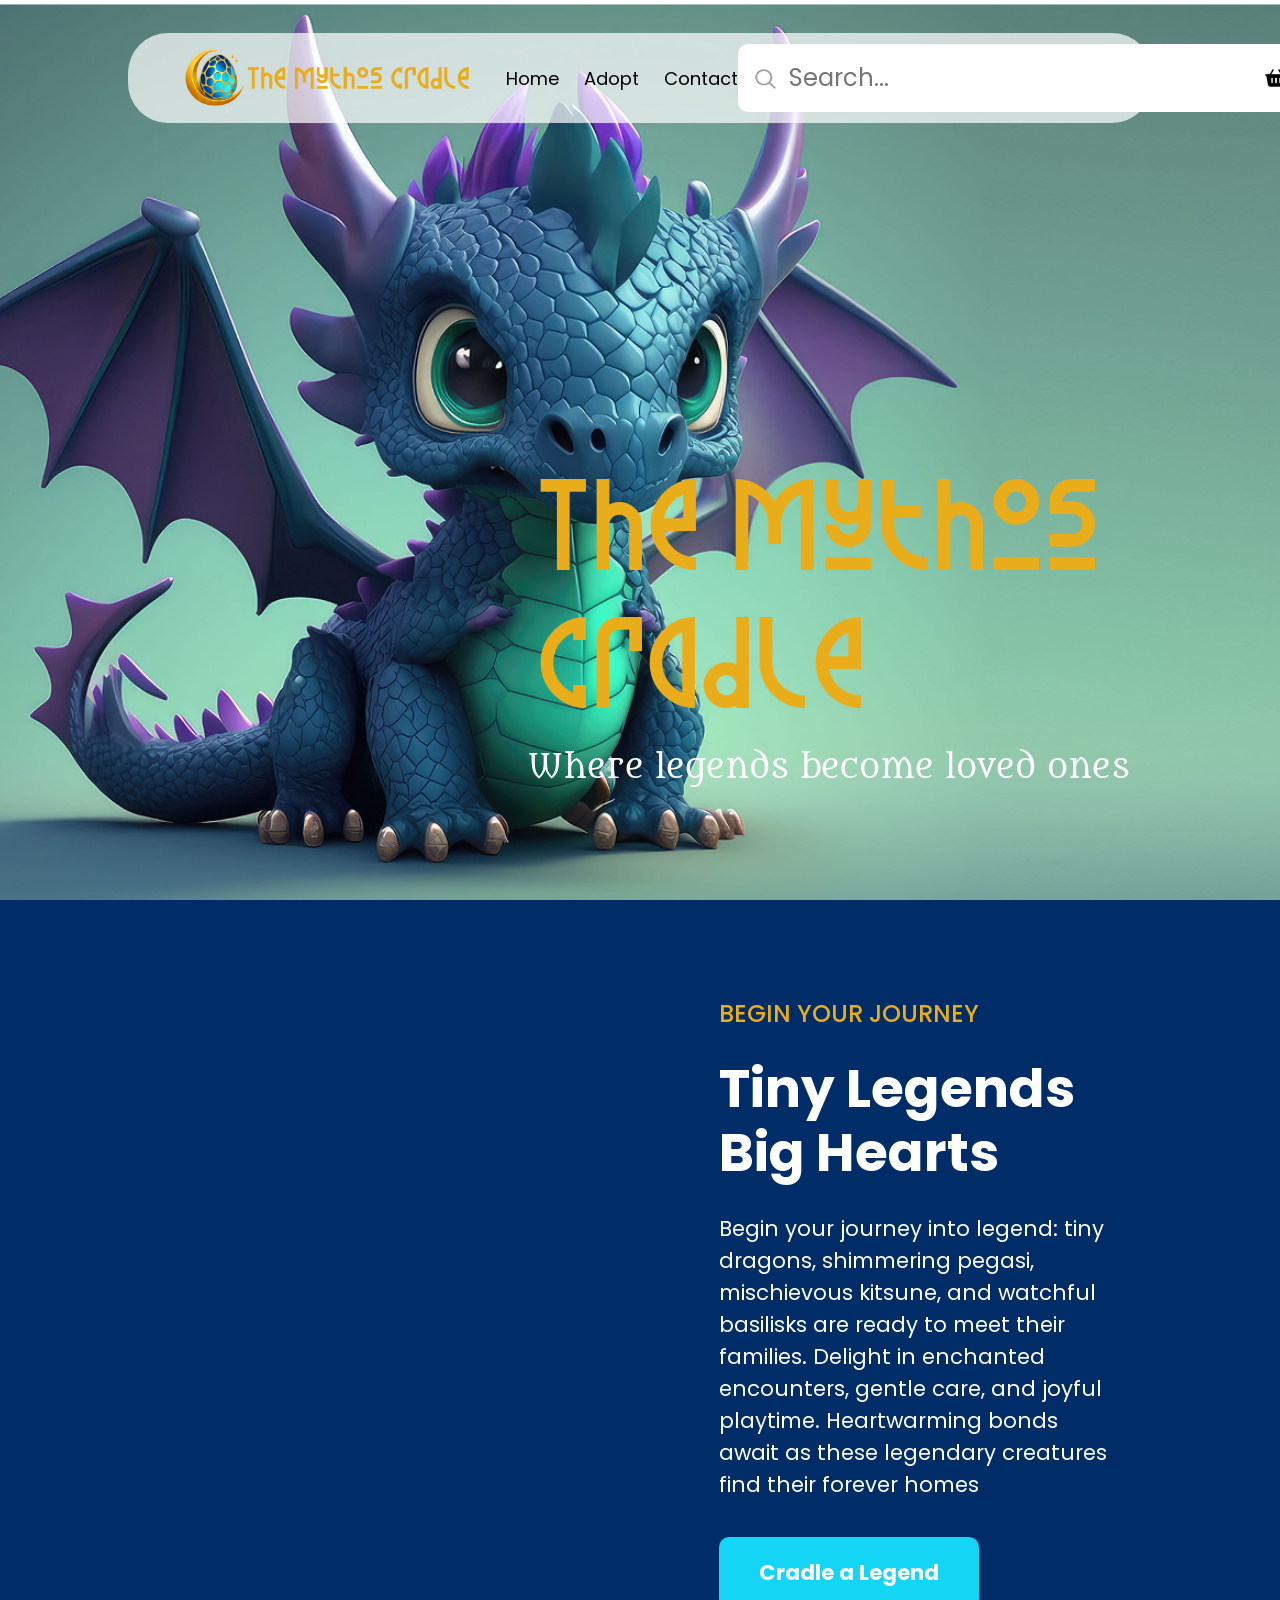
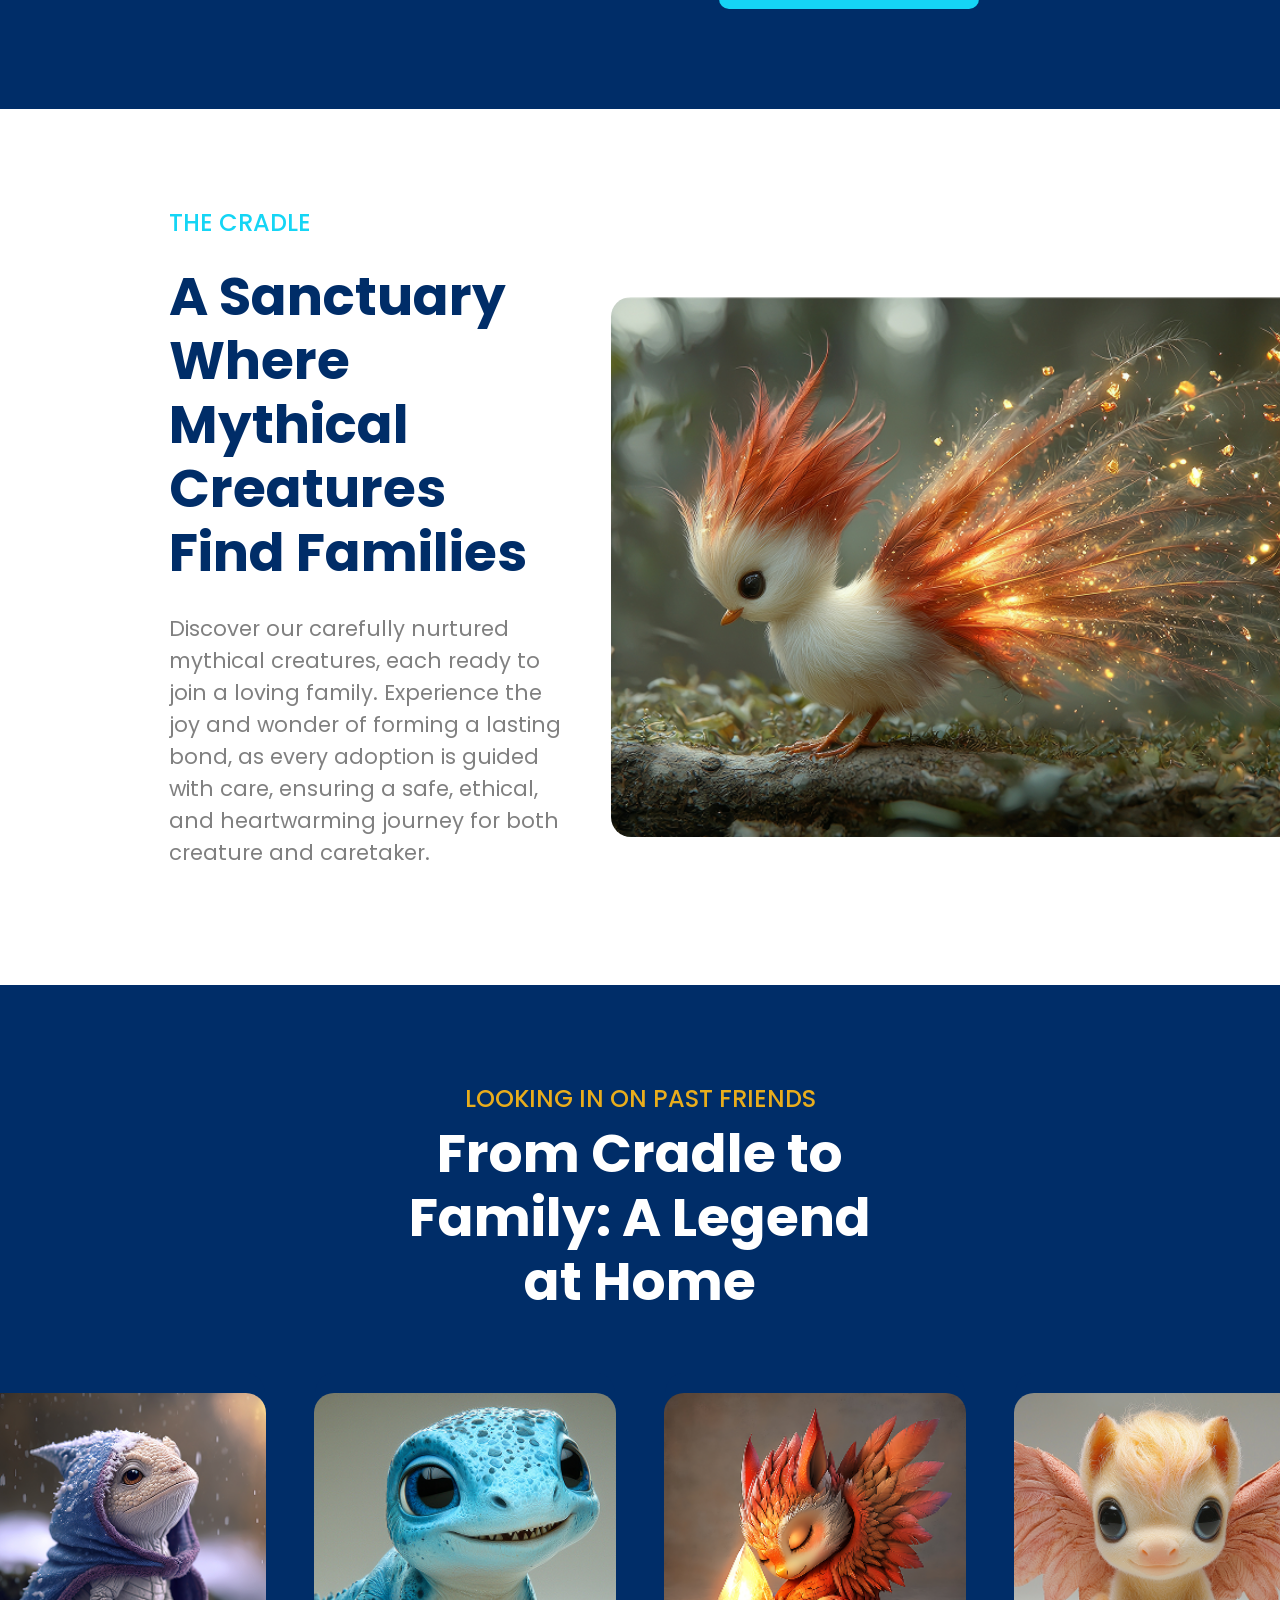
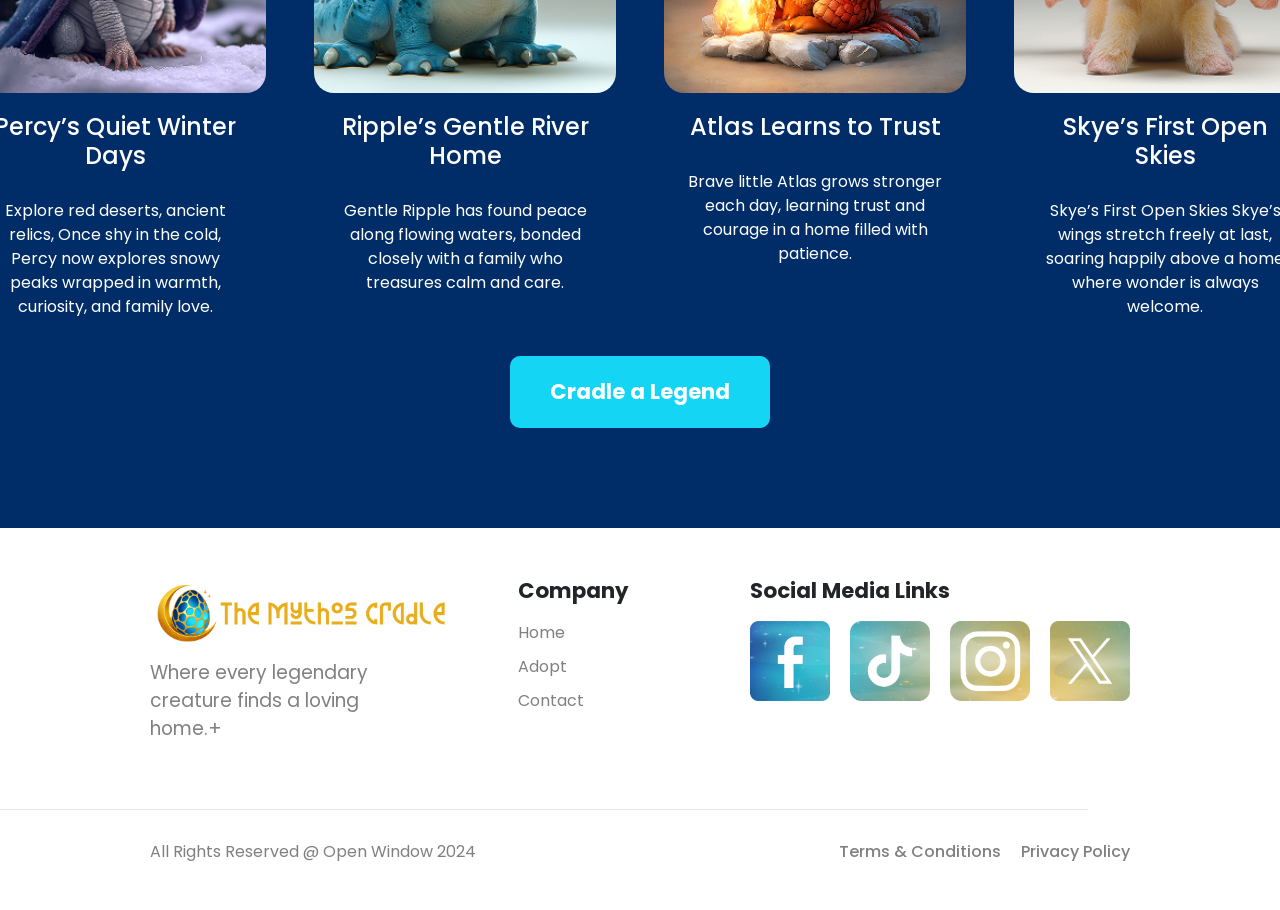
==== commit d3fa3bbb: "finished!" ====
--- a/index.html
+++ b/index.html
@@ -38,10 +38,20 @@
                  </li>
             </ul>
 
-            <div class="searchBar">
-                <img src="./assets/Images/searchIcon.png" alt="" class="icon" id="searchIcon">
-                <input class="searchInput" type="text" placeholder="Search..."></input>
-                <img src="./assets/Images/basketIcon.png" alt="" class="icon" id="basketIcon">
+            <div class="searchBox">
+                <div class="searchBar">
+                <img src="../assets/Images/searchIcon.png" alt="" class="icon" id="searchIcon">
+                <input class="searchInput" type="text" placeholder="Search..." id="searchInput">
+                <img src="../assets/Images/basketIcon.png" alt="" class="icon" id="basketIcon">
+                </div>
+                <div id="dropDown">
+                    <a href="#Azuron">Blue Dragon - Azuron</a>
+                    <a href="#Yuki">Kitsune - Yuki</a>
+                    <a href="#Aurelia">Griffon - Aurelia</a>
+                    <a href="#Lumina">Water Wisp - Lumina</a>
+                    <a href="#Starwind">Pegasus - Starwind</a>
+                    <a href="#Briar">Forest Spirit - Briar</a>
+                </div>
             </div>
 
         </div>
@@ -148,10 +158,10 @@
             <div class="footer-col-3">
                 <h3>Social Media Links</h3>
                 <div class="smIcons">
-                    <a href=""><img src="./assets/Images/sm1.png" alt=""></a>
-                    <a href=""><img src="./assets/Images/sm2.png" alt=""></a>
-                    <a href=""><img src="./assets/Images/sm3.png" alt=""></a>
-                    <a href=""><img src="./assets/Images/sm4.png" alt=""></a>
+                    <a href="https://www.facebook.com/theopenwindow/" target="_blank"><img src="./assets/Images/sm1.png" alt=""></a>
+                    <a href="https://www.tiktok.com/@open_window_" target="_blank"><img src="./assets/Images/sm2.png" alt=""></a>
+                    <a href="https://www.instagram.com/openwindowinstitute/" target="_blank"><img src="./assets/Images/sm3.png" alt=""></a>
+                    <a href="https://x.com/open_window_" target="_blank"><img src="./assets/Images/sm4.png" alt=""></a>
                 </div>
             </div>
         </div>
--- a/css/main.css
+++ b/css/main.css
@@ -132,6 +132,32 @@
     border-right: 2px solid rgba(0, 0, 0, 0.1);
 }
 
+.searchBox {
+    width: max-content;
+}
+
+#dropDown {
+    position: fixed;
+    display: none;
+    flex-direction: column;
+    justify-content: left;
+    font-size: 12pt;
+    padding-left: 10px;
+    background-color: var(--white);
+    width: 400px;
+    padding: 10px;
+    border-radius: 10px;
+}
+
+
+#dropDown a {
+    color: var(--black);
+}
+
+#dropDown a:hover {
+    color: var(--light-blue);
+}
+
 .heroImage {
     width: 100%;
     height: 100vh;
@@ -1066,7 +1092,7 @@
 .notificationContainer {
     visibility: hidden;
     position: fixed;
-    top: 25%;
+    bottom: 10%;
     left: 50%;
     transform: translate(-50%, -50%);
     background-color: var(--gold);
@@ -1075,7 +1101,9 @@
     border-radius: 40px;
     display: flex;
     font-family: "Poppins", sans-serif;
+    font-weight: 500;
     font-size: 12pt;
+    z-index: 1001;
 }
 
 .creatureQuantity {
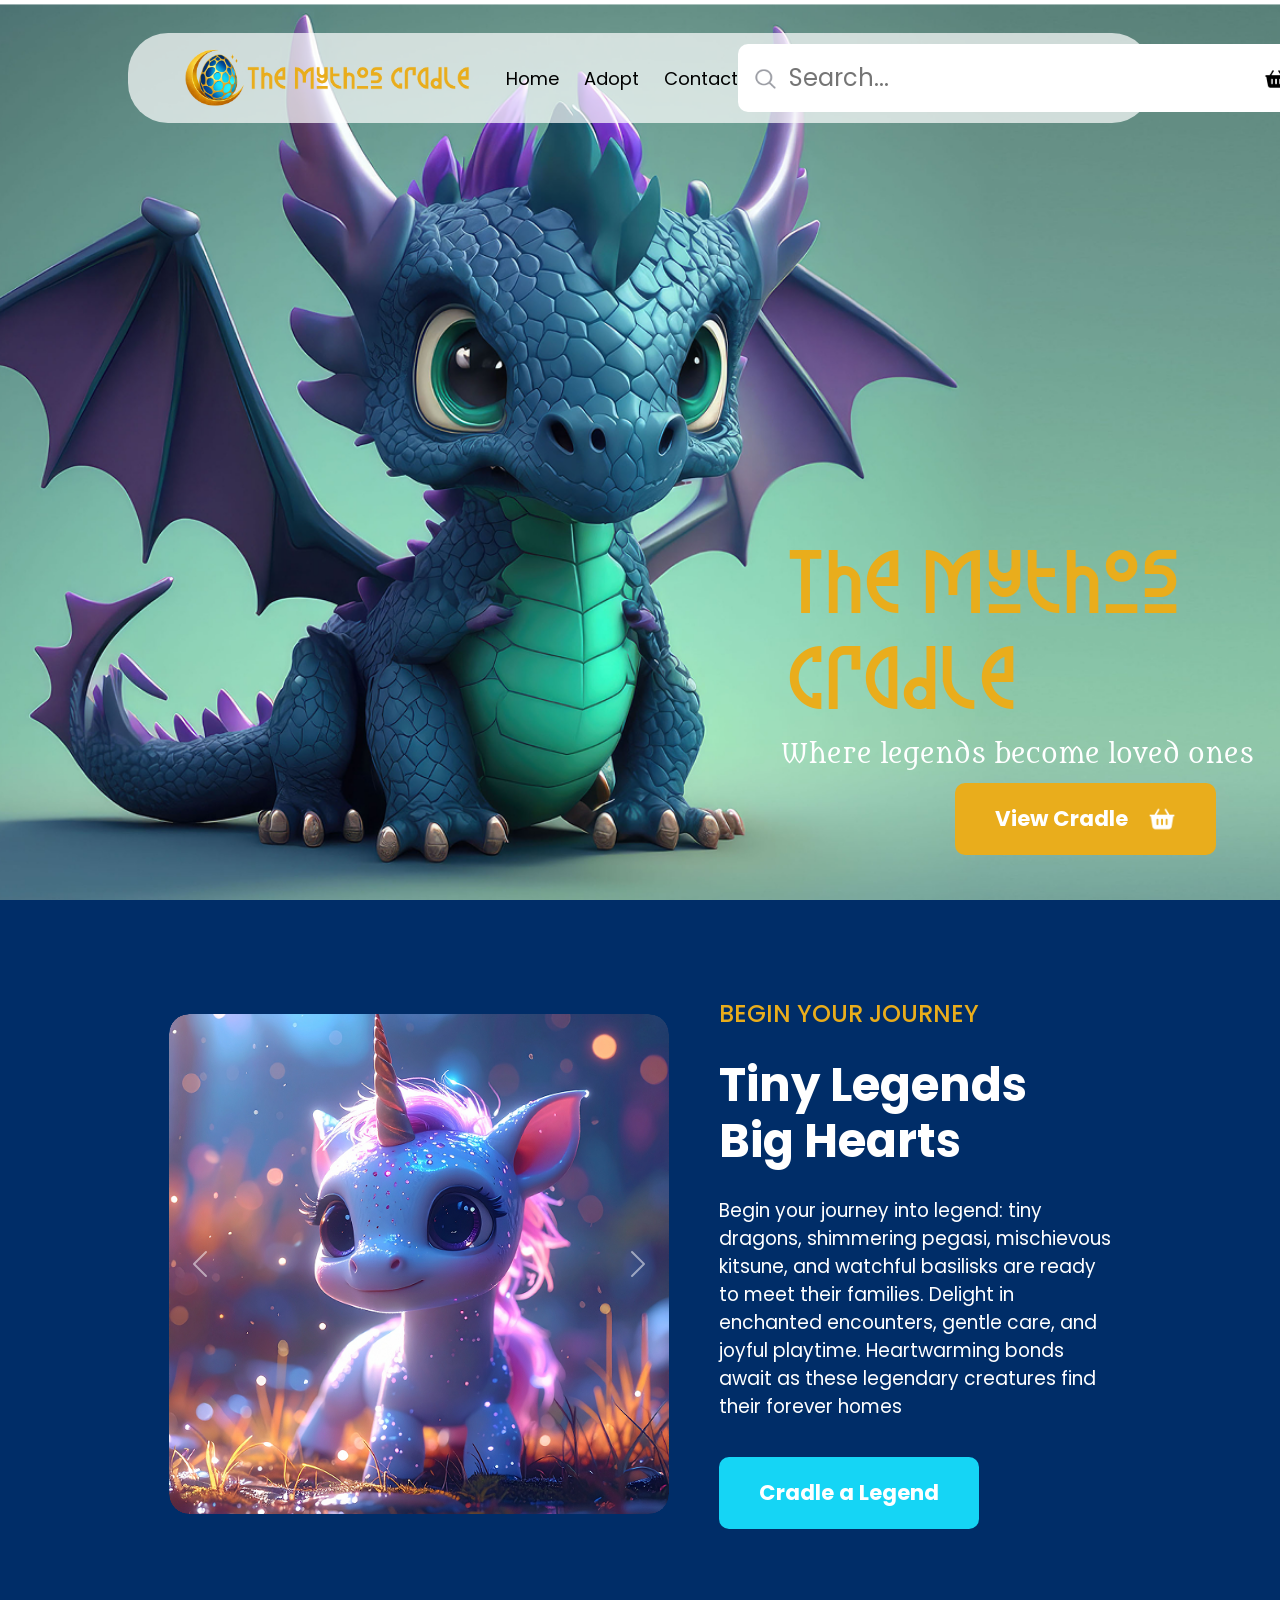
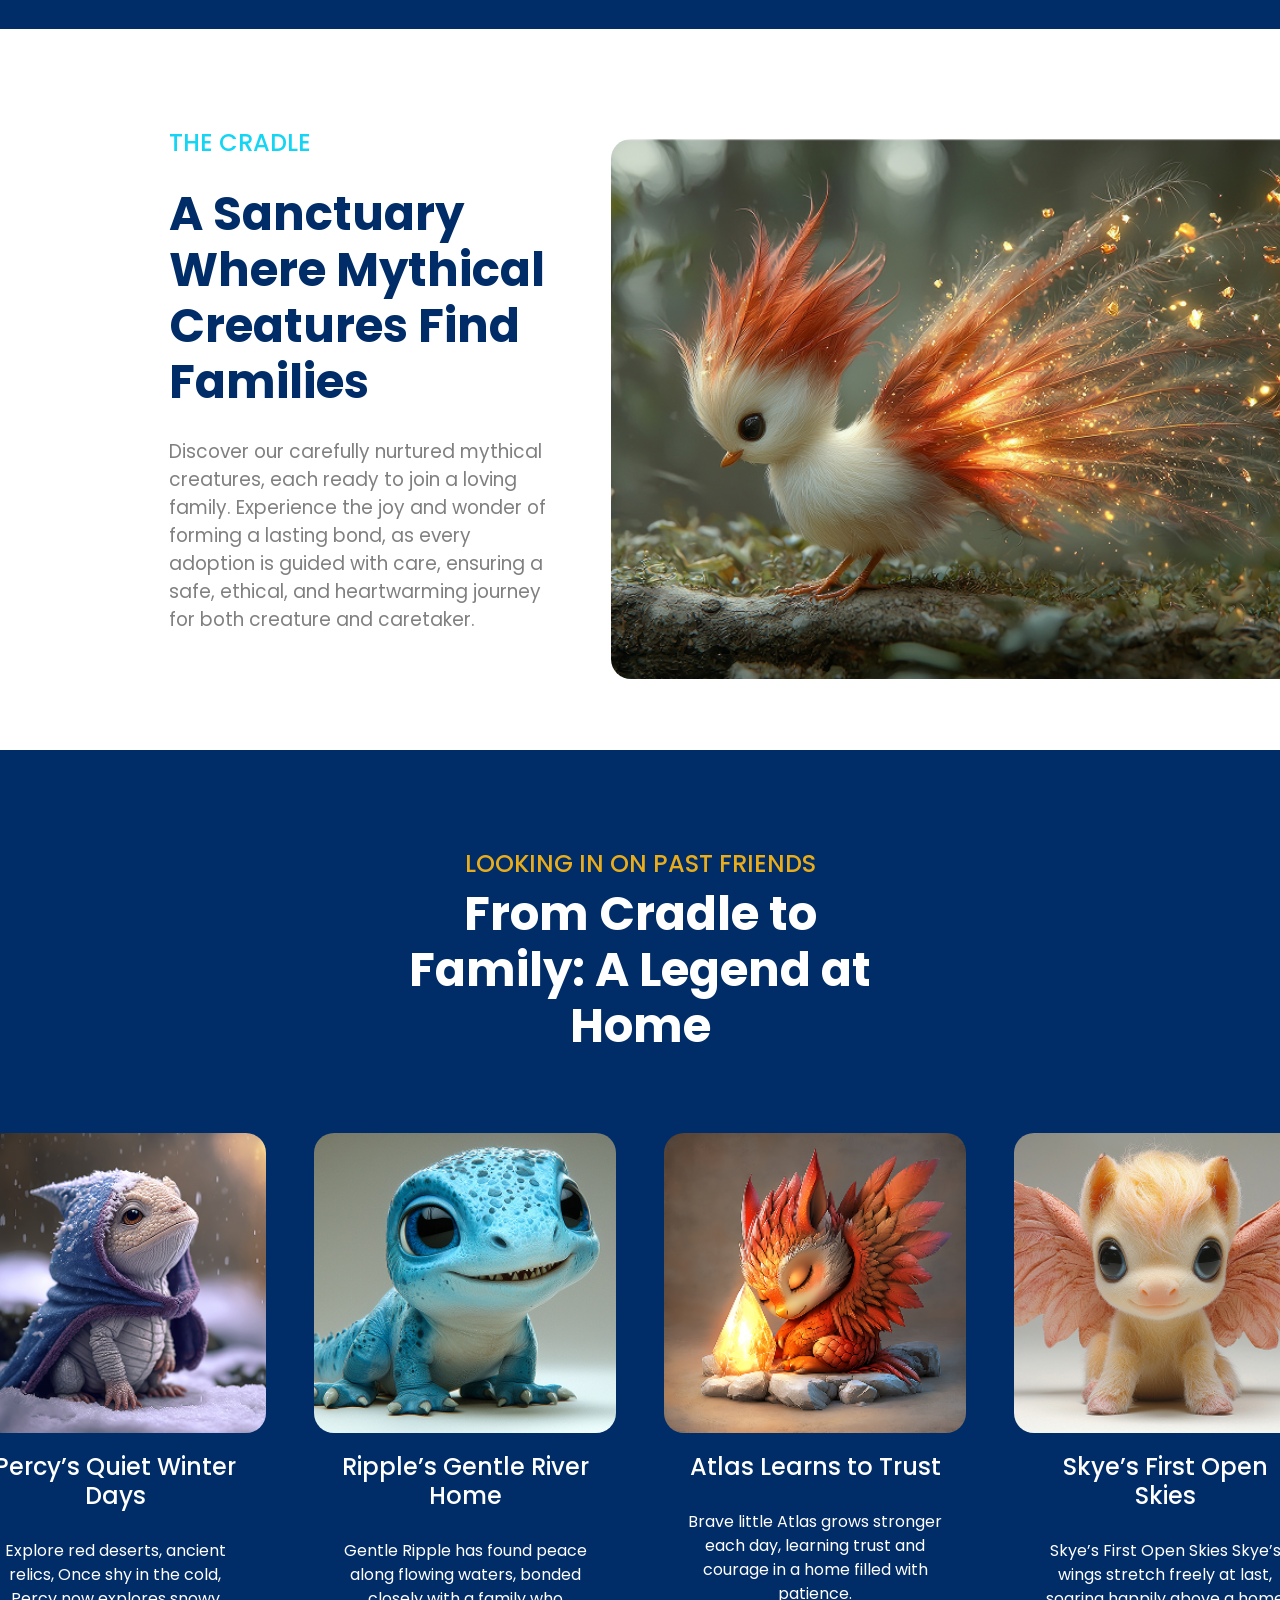
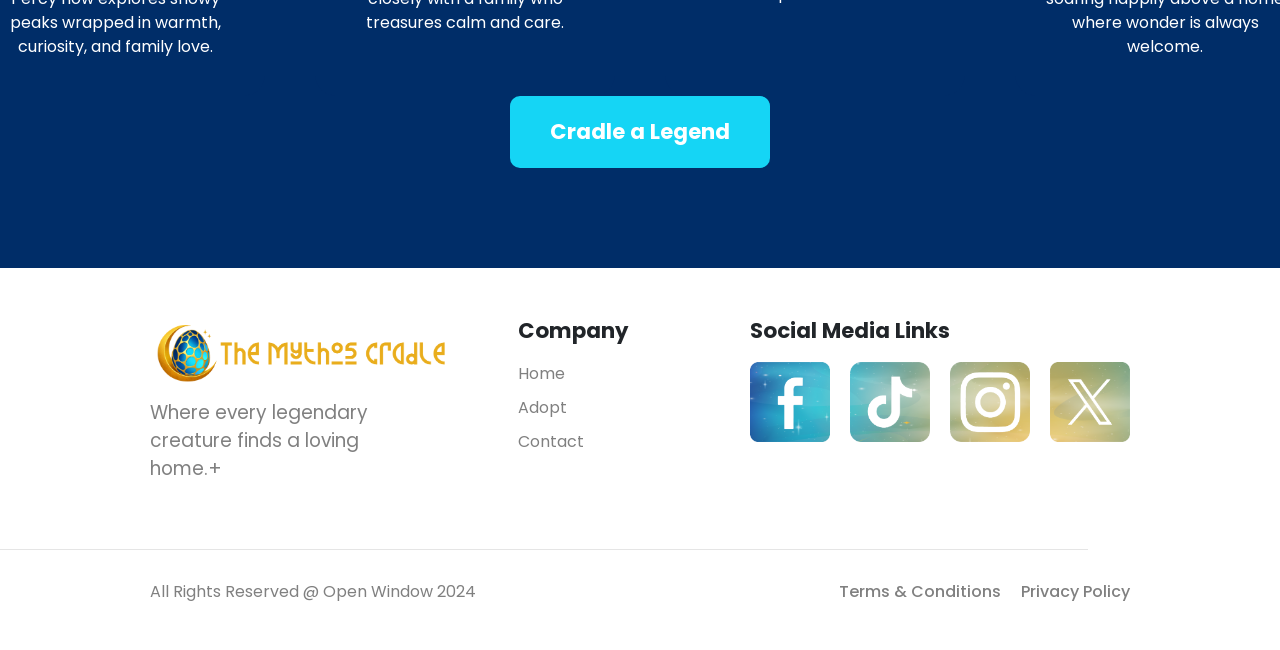
==== commit a93a2271: "Added storage still bugs with implementation" ====
--- a/index.html
+++ b/index.html
@@ -42,7 +42,7 @@
                 <div class="searchBar">
                 <img src="../assets/Images/searchIcon.png" alt="" class="icon" id="searchIcon">
                 <input class="searchInput" type="text" placeholder="Search..." id="searchInput">
-                <img src="../assets/Images/basketIcon.png" alt="" class="icon" id="basketIcon">
+                <a href="./pages/adopt.html"><img src="../assets/Images/basketIcon.png" alt="" class="icon" id="basketIcon"></a>
                 </div>
                 <div id="dropDown">
                     <a href="#Azuron">Blue Dragon - Azuron</a>
@@ -143,6 +143,78 @@
         <a href="./pages/adopt.html"><button>Cradle a Legend</button></a>
     </section>
 
+     <div class="notificationContainer">
+        <div class="notification"></div>
+    </div>
+
+    <div class="cradleContainer">
+        <div class="cartHeading">
+            <img src="../assets/Images/basketIcon.png" alt="">
+            <h1>Cradle</h1>
+        </div>
+
+        <div class="thank">
+            <div>Thank you for your Purchase!❤️</div>
+            <img src="../assets/Images/successImg2.png" alt="">
+        </div>
+        
+        <div class="cartTable">
+            <div class="cartTableHeadings">
+                <p>Creature</p>
+                <p>Quantity</p>
+                <p>Type</p>
+                <p>Name</p>
+                <p>Price</p>
+                <p>Total</p>
+                <p>Controls</p>
+            </div>
+            <div class="cartTableListContainer">
+                <!-- <div class="cartTableItem" id="creatureId">
+                    <div><img class="creatureImage" src="../assets/Images/adopt5.png" alt=""></div>
+                    <div class="creatureQuantity">1</div>
+                    <div class="creatureType">Test</div>
+                    <div class="creatureName">Test</div>
+                    <div class="creaturePrice">R2000</div>
+                    <div class="creatureTotal">R2000</div>
+                    <div class="cartTableControls">
+                        <button class="minusItem" onclick="controls(event)">-</button>
+                        <button class="plusItem" onclick="controls(event)">+</button>
+                        <button class="removeItem" onclick="controls(event)">X</button>
+                    </div>
+                </div> -->
+
+                <div class="empty">Cradle Empty...</div>
+
+                <div class="bottomContainer">
+                    <div class="totalContainer">
+                        <div>Total</div>
+                        <div class="total">R 0</div>
+                    </div>
+                    <div class="clearContainer">
+                        <button class="clear" onclick="clearCart()">Clear All</button>
+                    </div>
+                </div>
+                
+            </div>
+            
+        </div>
+
+        <div class="finishBox">
+
+            <button class="leaveCradle" onclick="toggleCradle()">Continue Searching<img src="../assets/Images/basketWhiteIcon.png" alt="" class="icon"></button>
+
+            <div>
+                <button class="finish" id="finishAdoptionBtn" onclick="
+                    toggleFinishScreen()">Finish Adoption</button>
+
+                <a href="../index.html" id="returnBtn"><button class="finish" onclick="toggleFinishScreen()">Return to Home Page</button></a>
+            </div>
+        </div>
+
+    </div>
+
+    <button class="viewCradle" onclick="toggleCradle()"><div>View Cradle</div><img src="../assets/Images/basketWhiteIcon.png" alt="" class="icon"></button>
+
     <footer>
         <div class="footerContainer">
             <div class="footer-col-1">
--- a/css/main.css
+++ b/css/main.css
@@ -149,7 +149,6 @@
     border-radius: 10px;
 }
 
-
 #dropDown a {
     color: var(--black);
 }
@@ -167,10 +166,9 @@
 
 .heroText {
     position: absolute;
-    top: 50%;
-    right: 0;
-    width: auto;
-    margin: 15px 150px 0 0;
+    top: 60%;
+    right: 2%;
+    width: auto;
     padding: 0;
     text-align: left;
 }
@@ -178,13 +176,13 @@
 .heroHeading {
     color: var(--gold);
     font-family: "egyptian", serif;
-    font-size: 86pt;
+    font-size: 60pt;
 }
 
 .heroSubHeading {
     color: var(--white);
     font-family: "metamorphous", serif;
-    font-size: 24pt;
+    font-size: 19pt;
 }
 
 .aboutSection {
@@ -276,7 +274,7 @@
 
 .aboutHeading {
     font-family: "Poppins", sans-serif;
-    font-size: 40pt;
+    font-size: 35pt;
     font-weight: bold;
     color: var(--white);
 }
@@ -287,7 +285,7 @@
 
 .aboutText {
     font-family: "Poppins", sans-serif;
-    font-size: 16pt;
+    font-size: 14pt;
     color: var(--white);
 }
 
@@ -323,7 +321,7 @@
 
 .success h1 {
     font-family: "Poppins", sans-serif;
-    font-size: 40pt;
+    font-size: 35pt;
     font-weight: bold;
     color: var(--white);
     text-align: center;
@@ -594,7 +592,7 @@
 
 .adoptDescription h1 {
     font-family: "metamorphous", serif;
-    font-size: 40pt;
+    font-size: 35pt;
     color: var(--gold);
     text-align: center;
     width: 100%;
@@ -925,41 +923,53 @@
 .cartTableHeadings {
     display: flex;
     flex-direction: row;
-    justify-content: start;
-    font-family: "Poppins", sans-serif;
-    font-weight: bold;
-    font-size: 18pt;
+    justify-content: space-between;
+    font-family: "Poppins", sans-serif;
+    font-weight: bold;
+    font-size: 15pt;
     color: var(--dark-blue);
     border-bottom: 2px solid rgba(0, 0, 0, 0.2);
     width: 100%;
 }
 
 .cartTableHeadings p {
-    width: 200px;
+    width: 150px;
 }
 
 .cartTableListContainer {
     display: flex;
     flex-direction: column;
-    color: grey;
-    width: 100%;
-    height: 100%;
+    color: var(--black);
+    max-height: 50vh;
+    width: 100%;
+    overflow-y: scroll;
 }
 
 .cartTableItem {
     display: flex;
     flex-direction: row;
-    justify-content: start;
-    align-items: center;
-    font-size: 12pt;
+    justify-content: space-between;
+    align-items: center;
+    font-size: 15pt;
     border-bottom: 2px solid rgba(0, 0, 0, 0.2);
     padding-top: 10px;
     padding-bottom: 10px;
 }
 
 .cartTableItem div {
-    width: 200px;
-}
+    width: 150px;
+}
+
+.cartTableItem img {
+    width: 120px;
+    height: 100px;
+    object-fit: cover;
+    border-radius: 20px;
+}
+
+/* .creatureQuantity {
+    padding-left: 100px;
+} */
 
 .bottomContainer {
     display: flex;
@@ -978,7 +988,7 @@
     flex-direction: row;
     justify-content: space-between;
     align-items: center;
-    width: 1000px;
+    width: 900px;
     font-family: "Poppins", sans-serif;
     font-weight: semi-bold;
     font-size: 20pt;
@@ -986,13 +996,14 @@
 }
 
 .total {
-    width: 200px;
+    width: 150px;
 }
 
 .clearContainer {
     display: flex;
     justify-content: center;
     align-items: center;
+    justify-self: center;
     width: auto;
 }
 
@@ -1001,7 +1012,7 @@
     font-family: "Poppins", sans-serif;
     font-weight: bold;
     font-size: 12pt;
-    padding: 7px 12px;
+    padding: 8px 20px;
     border: none;
     cursor: pointer;
     background-color: rgb(230, 44, 44);
@@ -1025,6 +1036,33 @@
     background-color: var(--light-blue);
 }
 
+#finishAdoptionBtn {
+    display: flex;
+}
+
+#returnBtn {
+    display: none;
+}
+
+.thank {
+    display: none;
+    flex-direction: column;
+    justify-content: center;
+    align-items: center;
+    font-family: "Poppins", sans-serif;
+    font-weight: bold;
+    font-size: 25pt;
+    height: 100%;
+    width: 100%;
+    padding-top: 0px;
+    gap: 20px;
+}
+
+.thank img {
+    border-radius: 30px;
+    /* border: var(--light-blue) 5px solid; */
+}
+
 .leaveCradle {
     position: flex;
     width: auto;
@@ -1060,6 +1098,7 @@
 .cartTableControls {
     display: flex;
     flex-direction: row;
+    justify-content: space-between;
     align-items: center;
     gap: 5px;
 }
@@ -1068,9 +1107,9 @@
     color: var(--white);
     font-family: "Poppins", sans-serif;
     font-weight: bold;
-    font-size: 10pt;
+    font-size: 13pt;
     border-radius: 30%;
-    padding: 5px 10px;
+    padding: 10px 15px;
     border: none;
     cursor: pointer;
     background-color: var(--dark-blue);
@@ -1116,7 +1155,7 @@
     align-self: center;
     font-family: "Poppins", sans-serif;
     font-size: 24pt;
-    padding-top: 30px;
+    padding-top: 40px;
     padding-bottom: 10px;
     color: rgba(0, 0, 0, 0.2);
 }
